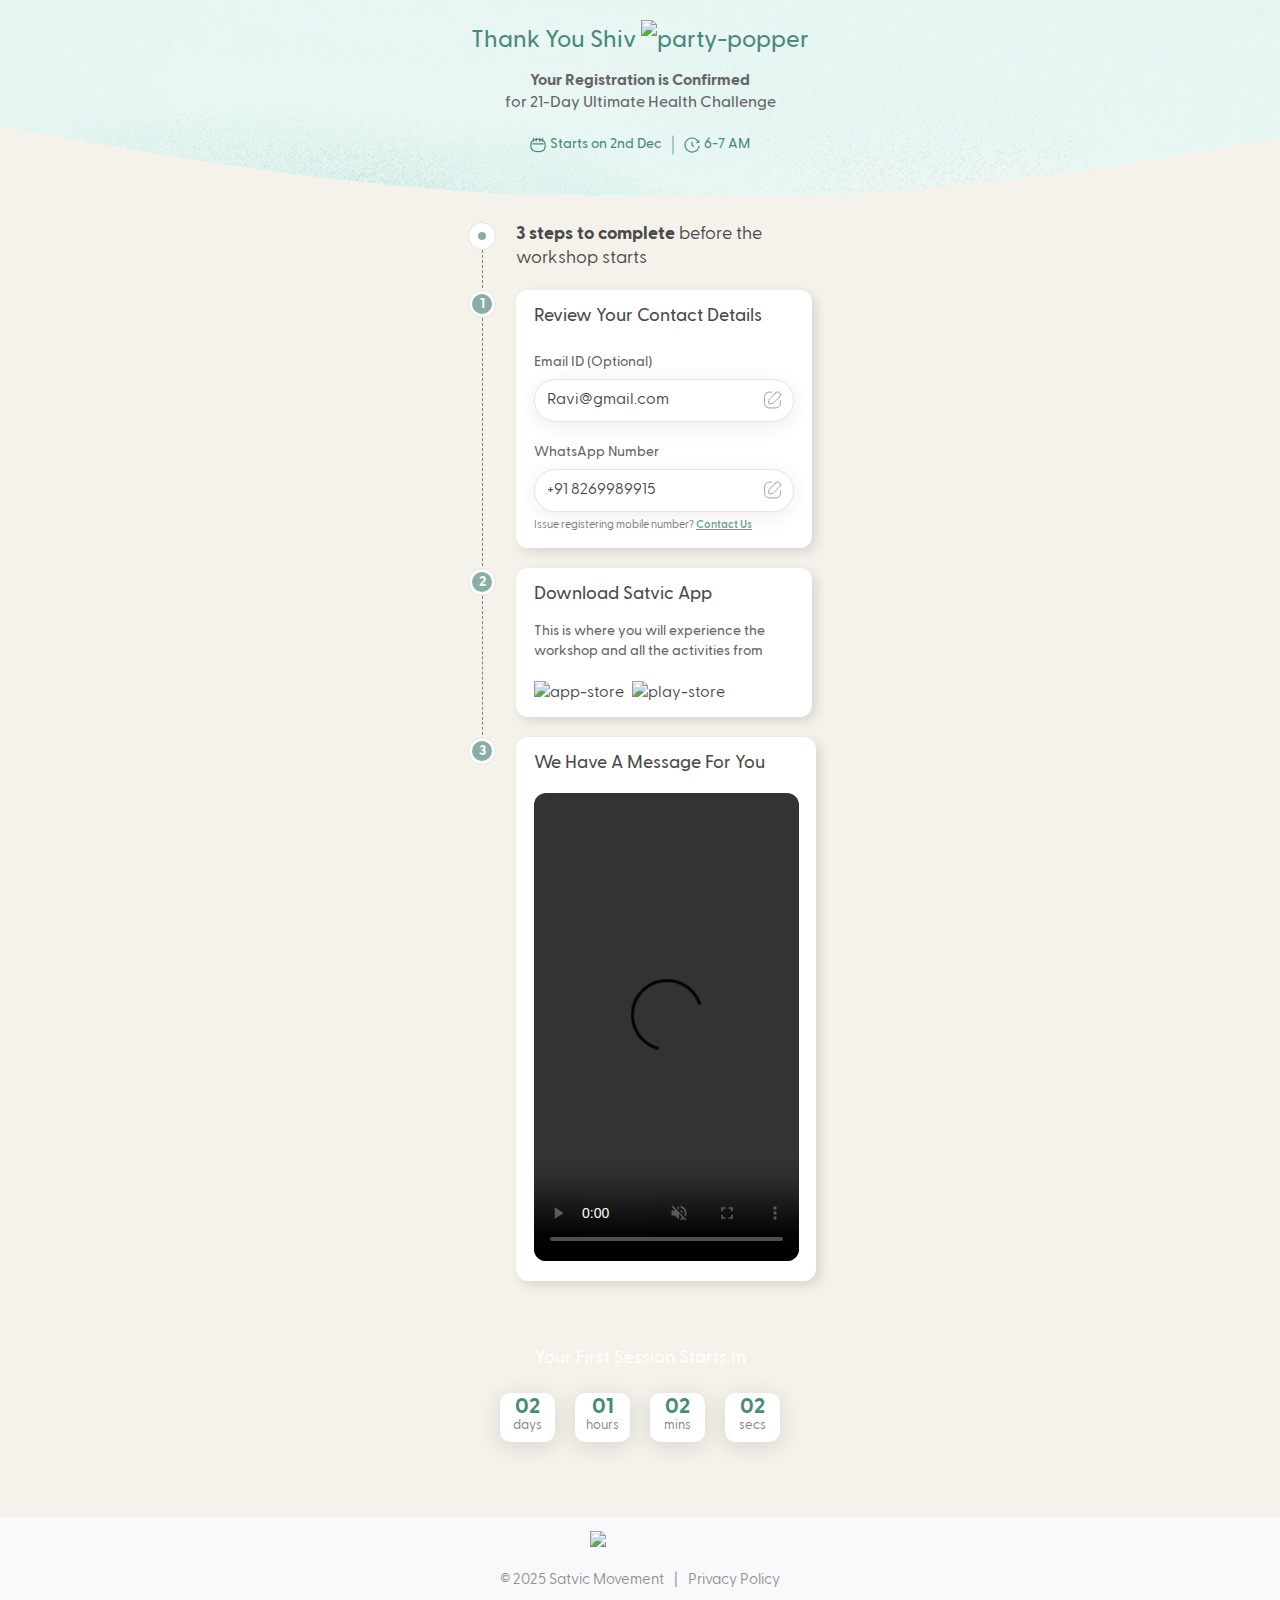
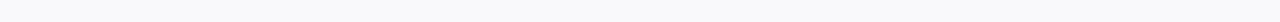
==== thank-you/index.html @ bf634e5d "fixed thank you" ====
<!DOCTYPE html>
<html lang="en">
  <head>
    <meta charset="UTF-8" />
    <meta name="viewport" content="width=device-width, initial-scale=1.0" />
    <title>Workshop Detail</title>
    <link
      href="https://fonts.googleapis.com/css2?family=Greycliff+CF&display=swap"
      rel="stylesheet"
    />
    <link href="../fonts/stylesheet.css" rel="stylesheet" />
    <link rel="stylesheet" href="../styles.css" />
    <link rel="stylesheet" href="../styles-xsm.css" />
    <link rel="stylesheet" href="../styles-sm.css" />
    <link rel="stylesheet" href="../styles-md.css" />
    <link rel="stylesheet" href="../styles-lg.css" />
    <!-- Intl-Tel-Input CSS -->
    <link
      rel="stylesheet"
      href="https://cdn.jsdelivr.net/npm/intl-tel-input@19.5.3/build/css/intlTelInput.css"
    />
  </head>

  <body class="bg-F4F2EB">
    <!-- Hero -->
    <div class="hero-section-ty hero-clip-path-ty bg-F4F2EB">
      <main class="container-class">
        <h3>
          Thank You Shiv
          <img
            style="width: 35px; height: 35px"
            src="https://satvic-new-website.s3.ap-south-1.amazonaws.com/images/workshop/thank-you/popper-2.gif"
            alt="party-popper"
          />
        </h3>
        <p>
          <strong>Your Registration is Confirmed</strong><br />
          for 21-Day Ultimate Health Challenge
        </p>
        <div
          class="mt-20 d-flex align-items-center justify-items-center gap-10"
        >
          <div class="d-flex align-items-center justify-items-center gap-1">
            <svg
              xmlns="http://www.w3.org/2000/svg"
              width="16"
              height="16"
              viewBox="0 0 16 16"
              fill="none"
            >
              <g clip-path="url(#clip0_8979_9778)">
                <path
                  d="M3.4153 1.33545V4.21283M6.23584 1.33545V4.21283M9.75871 1.33545V4.21283M12.5793 1.33545V4.21283M2.73549 6.78168H13.2591M7.68326 2.33877C6.13455 2.33877 4.45521 2.51701 3.1091 3.28264C1.37805 4.26996 0.952651 6.30861 0.903129 8.05698C0.851355 9.85563 0.885129 12.1273 2.54414 13.3386C4.02757 14.4197 6.11428 14.6642 7.94662 14.6688C10.7356 14.6688 14.3215 14.1226 14.864 11.0875C15.1949 9.24542 15.366 6.30401 14.2495 4.65391C13.2523 3.18437 11.2489 2.59701 9.49079 2.43246C8.93254 2.38446 8.32031 2.33877 7.68326 2.33877Z"
                  stroke="#49887B"
                  stroke-width="1.2"
                  stroke-linecap="round"
                  stroke-linejoin="round"
                />
              </g>
              <defs>
                <clipPath id="clip0_8979_9778">
                  <rect width="16" height="16" fill="white" />
                </clipPath>
              </defs>
            </svg>
            <span>Starts on 2nd Dec</span>
          </div>
          <svg xmlns="http://www.w3.org/2000/svg" width="2" height="20" viewBox="0 0 2 20" fill="none">
            <path d="M1 1L1 19" stroke="#49887B" stroke-width="0.8" stroke-linecap="round"/>
          </svg>
          <div class="d-flex align-items-center justify-items-center gap-1">
            <svg
              xmlns="http://www.w3.org/2000/svg"
              width="16"
              height="16"
              viewBox="0 0 16 16"
              fill="none"
            >
              <path
                d="M14.5625 5.40247C13.303 2.07848 9.7479 0.310546 6.22228 1.25184C2.46719 2.2544 0.236741 6.09283 1.24043 9.82521C2.24412 13.5576 6.10187 15.7705 9.85696 14.768C12.6451 14.0236 14.5927 11.7158 15 9.04888M14.5625 5.40247L12.8664 5.63472M14.5625 5.40247L15 3.64697"
                stroke="#49887B"
                stroke-width="1.2"
                stroke-linecap="round"
                stroke-linejoin="round"
              />
              <path
                d="M8 5.21045V8.0102L9.4 9.41007"
                stroke="#49887B"
                stroke-width="1.2"
                stroke-linecap="round"
                stroke-linejoin="round"
              />
            </svg>
            <span>6-7 AM</span>
          </div>
        </div>
      </main>
    </div>
    <!-- Main Section -->
    <div class="container-class-ty">
      <div>
        <div class="step-container">
          <!-- completed -->
          <div class="step completed">
            <div class="v-stepper">
              <div class="circle"><span class="dot"></span></div>
              <div class="line"></div>
            </div>

            <div class="step-content">
              <p>
                <strong>3 steps to complete</strong> before the<br />
                workshop starts
              </p>
            </div>
          </div>

          <!-- active -->
          <div class="step active">
            <div class="v-stepper">
              <div class="circle"><div class="number">1</div></div>
              <div class="line"></div>
            </div>
            <div class="step-content">
              <!-- Step 1: Review Contact Details -->
              <div id="step1" class="ty-card ty-review-card">
                <h3>Review Your Contact Details</h3>
                <div class="ty-form-group-parent">
                  <label>Email ID (Optional)</label>
                  <div class="ty-form-group">
                    <input
                      type="email"
                      id="currentEmail"
                      value="Ravi@gmail.com"
                  
                    />
                    <svg
                      onclick="goToEdit()"
                      xmlns="http://www.w3.org/2000/svg"
                      width="19"
                      height="19"
                      viewBox="0 0 19 19"
                      fill="none"
                    >
                      <path
                        d="M8.70898 1.58325H7.12565C3.16732 1.58325 1.58398 3.16659 1.58398 7.12492V11.8749C1.58398 15.8333 3.16732 17.4166 7.12565 17.4166H11.8757C15.834 17.4166 17.4173 15.8333 17.4173 11.8749V10.2916"
                        stroke="#666666"
                        stroke-opacity="0.6"
                        stroke-linecap="round"
                        stroke-linejoin="round"
                      />
                      <path
                        d="M12.698 2.39067L6.45966 8.629C6.22216 8.8665 5.98466 9.33358 5.93716 9.674L5.59674 12.0569C5.47008 12.9198 6.07966 13.5215 6.94258 13.4028L9.32549 13.0623C9.65799 13.0148 10.1251 12.7773 10.3705 12.5398L16.6088 6.3015C17.6855 5.22483 18.1922 3.974 16.6088 2.39067C15.0255 0.807334 13.7747 1.314 12.698 2.39067Z"
                        stroke="#666666"
                        stroke-opacity="0.6"
                        stroke-miterlimit="10"
                        stroke-linecap="round"
                        stroke-linejoin="round"
                      />
                    </svg>
                  </div>
                </div>

                <div class="ty-form-group-parent">
                  <label>WhatsApp Number</label>
                  <div class="ty-form-group">
                    <input
                      type="tel"
                      id="phone"
                      name="phone"
                      value="+91 8269989915"
                   
                    />
                    <svg
                      style="cursor: pointer"
                      onclick="goToEditNumber()"
                      xmlns="http://www.w3.org/2000/svg"
                      width="19"
                      height="19"
                      viewBox="0 0 19 19"
                      fill="none"
                    >
                      <path
                        d="M8.70898 1.58325H7.12565C3.16732 1.58325 1.58398 3.16659 1.58398 7.12492V11.8749C1.58398 15.8333 3.16732 17.4166 7.12565 17.4166H11.8757C15.834 17.4166 17.4173 15.8333 17.4173 11.8749V10.2916"
                        stroke="#666666"
                        stroke-opacity="0.6"
                        stroke-linecap="round"
                        stroke-linejoin="round"
                      />
                      <path
                        d="M12.698 2.39067L6.45966 8.629C6.22216 8.8665 5.98466 9.33358 5.93716 9.674L5.59674 12.0569C5.47008 12.9198 6.07966 13.5215 6.94258 13.4028L9.32549 13.0623C9.65799 13.0148 10.1251 12.7773 10.3705 12.5398L16.6088 6.3015C17.6855 5.22483 18.1922 3.974 16.6088 2.39067C15.0255 0.807334 13.7747 1.314 12.698 2.39067Z"
                        stroke="#666666"
                        stroke-opacity="0.6"
                        stroke-miterlimit="10"
                        stroke-linecap="round"
                        stroke-linejoin="round"
                      />
                    </svg>
                  </div>
                </div>

                <span
                  >Issue registering mobile number?
                  <a
                    target="_blank"
                    href="https://api.whatsapp.com/send/?phone=917499014868&text&type=phone_number&app_absent=0"
                    >Contact Us</a
                  ></span
                >
              </div>

              <!-- Step 2: Edit Email -->
              <div id="step2" class="ty-card" style="display: none">
                <h3>New Email</h3>
                <div class="ty-form-group">
                  <label>Email ID</label>
                  <input
                    type="email"
                    id="newEmail"
                    placeholder="Enter new email"
                  />
                </div>
                <button class="ty-form-button" onclick="updateEmail()">
                  <div class="ty-form-button-text">Update Email</div>
                  <img
                    style="width: 14px"
                    width="14"
                    height="0"
                    src="https://satvic-new-website.s3.ap-south-1.amazonaws.com/icons/home/arrow.svg"
                  />
                </button>
                <button class="ty-back-button" onclick="goBack()">
                  <svg
                    width="27"
                    height="27"
                    viewBox="0 0 27 27"
                    fill="none"
                    xmlns="http://www.w3.org/2000/svg"
                  >
                    <circle
                      cx="13.5"
                      cy="13.5"
                      r="12.75"
                      stroke="#AA7D68"
                      stroke-width="1.5"
                    />
                    <path
                      d="M19.8633 14.2502C20.2775 14.2502 20.6133 13.9144 20.6133 13.5002C20.6133 13.086 20.2775 12.7502 19.8633 12.7502V14.2502ZM6.60503 12.9699C6.31214 13.2627 6.31214 13.7376 6.60503 14.0305L11.378 18.8035C11.6709 19.0964 12.1458 19.0964 12.4387 18.8035C12.7316 18.5106 12.7316 18.0357 12.4387 17.7428L8.19602 13.5002L12.4387 9.25754C12.7316 8.96465 12.7316 8.48978 12.4387 8.19688C12.1458 7.90399 11.6709 7.90399 11.378 8.19688L6.60503 12.9699ZM19.8633 12.7502L7.13536 12.7502V14.2502L19.8633 14.2502V12.7502Z"
                      fill="#AA7D68"
                    />
                  </svg>
                </button>
              </div>

              <!-- Step 3: Verify Email -->
              <div id="step3" class="ty-card" style="display: none">
                <h3>
                  We have sent a code to
                  <div id="displayEmail">example@gmail.com</div>
                </h3>
                <div class="ty-form-group">
                  <input type="text" id="otp" placeholder="Enter OTP" />
                </div>
                <button class="ty-form-button" onclick="verifyOtp()">
                  <div class="ty-form-button-text">Verify Account</div>
                  <img
                    style="width: 14px"
                    width="14"
                    height="0"
                    src="https://satvic-new-website.s3.ap-south-1.amazonaws.com/icons/home/arrow.svg"
                  />
                </button>
                <button class="ty-back-button" onclick="goBack()">
                  <svg
                    width="27"
                    height="27"
                    viewBox="0 0 27 27"
                    fill="none"
                    xmlns="http://www.w3.org/2000/svg"
                  >
                    <circle
                      cx="13.5"
                      cy="13.5"
                      r="12.75"
                      stroke="#AA7D68"
                      stroke-width="1.5"
                    />
                    <path
                      d="M19.8633 14.2502C20.2775 14.2502 20.6133 13.9144 20.6133 13.5002C20.6133 13.086 20.2775 12.7502 19.8633 12.7502V14.2502ZM6.60503 12.9699C6.31214 13.2627 6.31214 13.7376 6.60503 14.0305L11.378 18.8035C11.6709 19.0964 12.1458 19.0964 12.4387 18.8035C12.7316 18.5106 12.7316 18.0357 12.4387 17.7428L8.19602 13.5002L12.4387 9.25754C12.7316 8.96465 12.7316 8.48978 12.4387 8.19688C12.1458 7.90399 11.6709 7.90399 11.378 8.19688L6.60503 12.9699ZM19.8633 12.7502L7.13536 12.7502V14.2502L19.8633 14.2502V12.7502Z"
                      fill="#AA7D68"
                    />
                  </svg>
                </button>
              </div>
            </div>
          </div>

          <!-- active -->
          <div class="step active">
            <div class="v-stepper">
              <div class="circle"><div class="number">2</div></div>
              <div class="line"></div>
            </div>

            <div class="step-content">
              <div class="ty-card">
                <h3>Download Satvic App</h3>
                <p>
                  This is where you will experience the workshop and all the
                  activities from
                </p>
                <div class="ty-store-icons">
                  <a
                    target="_blank"
                    href="https://apps.apple.com/in/app/satvic-app/id6450008773"
                  >
                    <img
                      style="width: 128px; height: 41px"
                      src="https://satvic-new-website.s3.ap-south-1.amazonaws.com/images/workshop/thank-you/app-store.svg"
                      alt="app-store"
                    />
                  </a>
                  <a
                    target="_blank"
                    href="https://play.google.com/store/apps/details?id=com.satvic.movement&hl=en_IN"
                  >
                    <img
                      style="width: 128px; height: 41px"
                      src="https://satvic-new-website.s3.ap-south-1.amazonaws.com/images/workshop/thank-you/play-store.svg"
                      alt="play-store"
                    />
                  </a>
                </div>
              </div>
            </div>
          </div>

          <!-- regular -->
          <div class="step active">
            <div class="v-stepper">
              <div class="circle"><div class="number">3</div></div>
              <div class="line"></div>
            </div>

            <div class="step-content">
              <div class="ty-card">
                <h3>We Have A Message For You</h3>
                <video
                  autoplay
                  loop
                  muted
                  class="ty-video"
                  src="https://satvic-new-website.s3.ap-south-1.amazonaws.com/videos/thank-you.mp4"
                  controls
                >
                  Your browser does not support the video tag.
                </video>
              </div>
            </div>
          </div>
        </div>
      </div>
      <div class="ty-session-counter">
        <h4>Your First Session Starts In</h4>
        <div class="ty-counter-card-container">
          <div class="ty-counter-card">
            <h6 id="days">02</h6>
            <p>days</p>
          </div>
          <div class="ty-counter-card">
            <h6 id="hours">01</h6>
            <p>hours</p>
          </div>
          <div class="ty-counter-card">
            <h6 id="mins">02</h6>
            <p>mins</p>
          </div>
          <div class="ty-counter-card">
            <h6 id="secs">02</h6>
            <p>secs</p>
          </div>
        </div>
      </div>
    </div>
    <!-- Footer -->
    <footer class="footer-bottom-ty">
      <div class="container-class footer-data-ty">
        <img
          class="logo-footer-ty"
          src="https://satvic-new-website.s3.ap-south-1.amazonaws.com/images/workshop/detail/sm-footer-logo.svg"
        />
        <div class="ty-footer-ul">
          <span>&copy; 2025 Satvic Movement </span> <span>|</span>
          <a
            class="privacy-policy"
            target="_blank"
            href="https://satvicmovement.org/privacy-policy"
            >Privacy Policy</a
          >
        </div>
      </div>
    </footer>
  </body>
  <!-- Intl-Tel-Input JavaScript -->
  <script src="https://cdn.jsdelivr.net/npm/intl-tel-input@19.5.3/build/js/intlTelInput.min.js"></script>
  <!-- Countdown timer -->
  <script>
    function startCountdown(targetDate) {
      // Target date and time
      const targetTime = new Date(targetDate).getTime();

      // Update the countdown every 1 second
      const interval = setInterval(function () {
        const now = new Date().getTime();
        const timeRemaining = targetTime - now;

        if (timeRemaining <= 0) {
          clearInterval(interval); // Stop the countdown once the time is reached
          document.getElementById("days").innerText = "00";
          document.getElementById("hours").innerText = "00";
          document.getElementById("mins").innerText = "00";
          document.getElementById("secs").innerText = "00";
          return;
        }

        // Calculate days, hours, minutes, and seconds
        const days = Math.floor(timeRemaining / (1000 * 60 * 60 * 24));
        const hours = Math.floor(
          (timeRemaining % (1000 * 60 * 60 * 24)) / (1000 * 60 * 60)
        );
        const minutes = Math.floor(
          (timeRemaining % (1000 * 60 * 60)) / (1000 * 60)
        );
        const seconds = Math.floor((timeRemaining % (1000 * 60)) / 1000);

        // Update the HTML elements
        updateElementWithAnimation("days", days);
        updateElementWithAnimation("hours", hours);
        updateElementWithAnimation("mins", minutes);
        updateElementWithAnimation("secs", seconds);
      }, 1000);
    }

    function formatTime(unit) {
      return unit < 10 ? "0" + unit : unit;
    }

    // Function to update element and apply animation
    function updateElementWithAnimation(elementId, newValue) {
      const element = document.getElementById(elementId);
      element.innerText = formatTime(newValue);

      // Add animation class
      element.classList.add("slide-up");

      // Remove the animation class after it's done
      setTimeout(function () {
        element.classList.remove("slide-up");
      }, 500); // 500ms matches the animation duration
    }

    // Example usage: Start the countdown for a given date
    startCountdown("February 20, 2025 12:00:00"); // Replace with your target date and time
  </script>
  <!-- Form -->
  <script>
    function goToEdit() {
      document.getElementById("step1").style.display = "none";
      document.getElementById("step2").style.display = "block";
    }
    function goToEditNumber() {
      const phoneField = document.getElementById("phone");
      phoneField.disabled = false;
      phoneField.focus();
    }

    function updateEmail() {
      let newEmail = document.getElementById("newEmail").value;
      if (newEmail) {
        document.getElementById("displayEmail").textContent = newEmail;
        document.getElementById("step2").style.display = "none";
        document.getElementById("step3").style.display = "block";
      } else {
        alert("Please enter a valid email.");
      }
    }

    function verifyOtp() {
      let otp = document.getElementById("otp").value;
      if (otp.length === 4) {
        document.getElementById("currentEmail").value =
          document.getElementById("displayEmail").textContent;
        goBack();
      } else {
        alert("Enter a valid 4-digit OTP.");
      }
    }

    function goBack() {
      document.getElementById("step1").style.display = "block";
      document.getElementById("step2").style.display = "none";
      document.getElementById("step3").style.display = "none";
    }
  </script>
</html>

<!-- <div>
  <p>
    <strong>3 Steps to complete</strong> before the<br />
    workshop starts
  </p>
  <form class="ty-card ty-review-card">
    <h3>Review Your Contact Details</h3>
    <div class="ty-form-group-parent">
      <label for="email">Email ID (Optional)</label>
      <div class="ty-form-group">
        <input type="email" name="email" id="" placeholder="Ravi@gmail.com" />
        <svg
          xmlns="http://www.w3.org/2000/svg"
          width="19"
          height="19"
          viewBox="0 0 19 19"
          fill="none"
        >
          <path
            d="M8.70898 1.58325H7.12565C3.16732 1.58325 1.58398 3.16659 1.58398 7.12492V11.8749C1.58398 15.8333 3.16732 17.4166 7.12565 17.4166H11.8757C15.834 17.4166 17.4173 15.8333 17.4173 11.8749V10.2916"
            stroke="#666666"
            stroke-opacity="0.6"
            stroke-linecap="round"
            stroke-linejoin="round"
          />
          <path
            d="M12.698 2.39067L6.45966 8.629C6.22216 8.8665 5.98466 9.33358 5.93716 9.674L5.59674 12.0569C5.47008 12.9198 6.07966 13.5215 6.94258 13.4028L9.32549 13.0623C9.65799 13.0148 10.1251 12.7773 10.3705 12.5398L16.6088 6.3015C17.6855 5.22483 18.1922 3.974 16.6088 2.39067C15.0255 0.807334 13.7747 1.314 12.698 2.39067Z"
            stroke="#666666"
            stroke-opacity="0.6"
            stroke-miterlimit="10"
            stroke-linecap="round"
            stroke-linejoin="round"
          />
          <path
            d="M11.8047 3.2854C12.3351 5.17748 13.8155 6.6579 15.7155 7.19623"
            stroke="#666666"
            stroke-opacity="0.6"
            stroke-miterlimit="10"
            stroke-linecap="round"
            stroke-linejoin="round"
          />
        </svg>
      </div>
    </div>
  
    <div class="ty-form-group-parent">
      <label for="email">Whatsapp Number</label>
      <div class="ty-form-group">
        <div class="phone-input">
          <input
            type="tel"
            id="phone"
            name="phone"
            placeholder="WhatsApp Number*"
            required
          />
        </div>
        <svg
          xmlns="http://www.w3.org/2000/svg"
          width="19"
          height="19"
          viewBox="0 0 19 19"
          fill="none"
        >
          <path
            d="M8.70898 1.58325H7.12565C3.16732 1.58325 1.58398 3.16659 1.58398 7.12492V11.8749C1.58398 15.8333 3.16732 17.4166 7.12565 17.4166H11.8757C15.834 17.4166 17.4173 15.8333 17.4173 11.8749V10.2916"
            stroke="#666666"
            stroke-opacity="0.6"
            stroke-linecap="round"
            stroke-linejoin="round"
          />
          <path
            d="M12.698 2.39067L6.45966 8.629C6.22216 8.8665 5.98466 9.33358 5.93716 9.674L5.59674 12.0569C5.47008 12.9198 6.07966 13.5215 6.94258 13.4028L9.32549 13.0623C9.65799 13.0148 10.1251 12.7773 10.3705 12.5398L16.6088 6.3015C17.6855 5.22483 18.1922 3.974 16.6088 2.39067C15.0255 0.807334 13.7747 1.314 12.698 2.39067Z"
            stroke="#666666"
            stroke-opacity="0.6"
            stroke-miterlimit="10"
            stroke-linecap="round"
            stroke-linejoin="round"
          />
          <path
            d="M11.8047 3.2854C12.3351 5.17748 13.8155 6.6579 15.7155 7.19623"
            stroke="#666666"
            stroke-opacity="0.6"
            stroke-miterlimit="10"
            stroke-linecap="round"
            stroke-linejoin="round"
          />
        </svg>
      </div>
    </div>
    <span
      >Issue registering mobile number ? <a href="http://">Contact Us</a></span
    >
  </form>
  <div class="ty-card">
    <h3>Download Satvic App</h3>
    <p>
      This is where you will experience the workshop and all the activities from
    </p>
  </div>
  <div class="ty-card">
    <h3>We Have A Message For You</h3>
    <video src=""></video>
  </div>
</div> -->
---- fonts/stylesheet.css ----
@font-face {
    font-family: 'Greycliff CF';
    src: url('GreycliffCF-Bold.eot');
    src: local('Greycliff CF Bold'), local('GreycliffCF-Bold'),
        url('GreycliffCF-Bold.eot?#iefix') format('embedded-opentype'),
        url('GreycliffCF-Bold.woff2') format('woff2'),
        url('GreycliffCF-Bold.woff') format('woff'),
        url('GreycliffCF-Bold.ttf') format('truetype');
    font-weight: bold;
    font-style: normal;
}

@font-face {
    font-family: 'Greycliff CF';
    src: url('GreycliffCF-MediumOblique.eot');
    src: local('Greycliff CF Medium Oblique'), local('GreycliffCF-MediumOblique'),
        url('GreycliffCF-MediumOblique.eot?#iefix') format('embedded-opentype'),
        url('GreycliffCF-MediumOblique.woff2') format('woff2'),
        url('GreycliffCF-MediumOblique.woff') format('woff'),
        url('GreycliffCF-MediumOblique.ttf') format('truetype');
    font-weight: 500;
    font-style: italic;
}

@font-face {
    font-family: 'Greycliff CF';
    src: url('GreycliffCF-Light.eot');
    src: local('Greycliff CF Light'), local('GreycliffCF-Light'),
        url('GreycliffCF-Light.eot?#iefix') format('embedded-opentype'),
        url('GreycliffCF-Light.woff2') format('woff2'),
        url('GreycliffCF-Light.woff') format('woff'),
        url('GreycliffCF-Light.ttf') format('truetype');
    font-weight: 300;
    font-style: normal;
}

@font-face {
    font-family: 'Greycliff CF';
    src: url('GreycliffCF-Heavy.eot');
    src: local('Greycliff CF Heavy'), local('GreycliffCF-Heavy'),
        url('GreycliffCF-Heavy.eot?#iefix') format('embedded-opentype'),
        url('GreycliffCF-Heavy.woff2') format('woff2'),
        url('GreycliffCF-Heavy.woff') format('woff'),
        url('GreycliffCF-Heavy.ttf') format('truetype');
    font-weight: 900;
    font-style: normal;
}

@font-face {
    font-family: 'Greycliff CF';
    src: url('GreycliffCF-ExtraLightOblique.eot');
    src: local('Greycliff CF Extra Light Oblique'), local('GreycliffCF-ExtraLightOblique'),
        url('GreycliffCF-ExtraLightOblique.eot?#iefix') format('embedded-opentype'),
        url('GreycliffCF-ExtraLightOblique.woff2') format('woff2'),
        url('GreycliffCF-ExtraLightOblique.woff') format('woff'),
        url('GreycliffCF-ExtraLightOblique.ttf') format('truetype');
    font-weight: 200;
    font-style: italic;
}

@font-face {
    font-family: 'Greycliff CF';
    src: url('GreycliffCF-ExtraBoldOblique.eot');
    src: local('Greycliff CF Extra Bold Oblique'), local('GreycliffCF-ExtraBoldOblique'),
        url('GreycliffCF-ExtraBoldOblique.eot?#iefix') format('embedded-opentype'),
        url('GreycliffCF-ExtraBoldOblique.woff2') format('woff2'),
        url('GreycliffCF-ExtraBoldOblique.woff') format('woff'),
        url('GreycliffCF-ExtraBoldOblique.ttf') format('truetype');
    font-weight: 800;
    font-style: italic;
}

@font-face {
    font-family: 'Greycliff CF';
    src: url('GreycliffCF-ExtraLight.eot');
    src: local('Greycliff CF Extra Light'), local('GreycliffCF-ExtraLight'),
        url('GreycliffCF-ExtraLight.eot?#iefix') format('embedded-opentype'),
        url('GreycliffCF-ExtraLight.woff2') format('woff2'),
        url('GreycliffCF-ExtraLight.woff') format('woff'),
        url('GreycliffCF-ExtraLight.ttf') format('truetype');
    font-weight: 200;
    font-style: normal;
}

@font-face {
    font-family: 'Greycliff CF';
    src: url('GreycliffCF-ExtraBold.eot');
    src: local('Greycliff CF Extra Bold'), local('GreycliffCF-ExtraBold'),
        url('GreycliffCF-ExtraBold.eot?#iefix') format('embedded-opentype'),
        url('GreycliffCF-ExtraBold.woff2') format('woff2'),
        url('GreycliffCF-ExtraBold.woff') format('woff'),
        url('GreycliffCF-ExtraBold.ttf') format('truetype');
    font-weight: 800;
    font-style: normal;
}

@font-face {
    font-family: 'Greycliff CF';
    src: url('GreycliffCF-BoldOblique.eot');
    src: local('Greycliff CF Bold Oblique'), local('GreycliffCF-BoldOblique'),
        url('GreycliffCF-BoldOblique.eot?#iefix') format('embedded-opentype'),
        url('GreycliffCF-BoldOblique.woff2') format('woff2'),
        url('GreycliffCF-BoldOblique.woff') format('woff'),
        url('GreycliffCF-BoldOblique.ttf') format('truetype');
    font-weight: bold;
    font-style: italic;
}

@font-face {
    font-family: 'Greycliff CF';
    src: url('GreycliffCF-LightOblique.eot');
    src: local('Greycliff CF Light Oblique'), local('GreycliffCF-LightOblique'),
        url('GreycliffCF-LightOblique.eot?#iefix') format('embedded-opentype'),
        url('GreycliffCF-LightOblique.woff2') format('woff2'),
        url('GreycliffCF-LightOblique.woff') format('woff'),
        url('GreycliffCF-LightOblique.ttf') format('truetype');
    font-weight: 300;
    font-style: italic;
}

@font-face {
    font-family: 'Greycliff CF';
    src: url('GreycliffCF-HeavyOblique.eot');
    src: local('Greycliff CF Heavy Oblique'), local('GreycliffCF-HeavyOblique'),
        url('GreycliffCF-HeavyOblique.eot?#iefix') format('embedded-opentype'),
        url('GreycliffCF-HeavyOblique.woff2') format('woff2'),
        url('GreycliffCF-HeavyOblique.woff') format('woff'),
        url('GreycliffCF-HeavyOblique.ttf') format('truetype');
    font-weight: 900;
    font-style: italic;
}

@font-face {
    font-family: 'Greycliff CF';
    src: url('GreycliffCF-DemiBoldOblique.eot');
    src: local('Greycliff CF Demi Bold Oblique'), local('GreycliffCF-DemiBoldOblique'),
        url('GreycliffCF-DemiBoldOblique.eot?#iefix') format('embedded-opentype'),
        url('GreycliffCF-DemiBoldOblique.woff2') format('woff2'),
        url('GreycliffCF-DemiBoldOblique.woff') format('woff'),
        url('GreycliffCF-DemiBoldOblique.ttf') format('truetype');
    font-weight: 600;
    font-style: italic;
}

@font-face {
    font-family: 'Greycliff CF';
    src: url('GreycliffCF-DemiBold.eot');
    src: local('Greycliff CF Demi Bold'), local('GreycliffCF-DemiBold'),
        url('GreycliffCF-DemiBold.eot?#iefix') format('embedded-opentype'),
        url('GreycliffCF-DemiBold.woff2') format('woff2'),
        url('GreycliffCF-DemiBold.woff') format('woff'),
        url('GreycliffCF-DemiBold.ttf') format('truetype');
    font-weight: 600;
    font-style: normal;
}

@font-face {
    font-family: 'Greycliff CF';
    src: url('GreycliffCF-Thin.eot');
    src: local('Greycliff CF Thin'), local('GreycliffCF-Thin'),
        url('GreycliffCF-Thin.eot?#iefix') format('embedded-opentype'),
        url('GreycliffCF-Thin.woff2') format('woff2'),
        url('GreycliffCF-Thin.woff') format('woff'),
        url('GreycliffCF-Thin.ttf') format('truetype');
    font-weight: 100;
    font-style: normal;
}

@font-face {
    font-family: 'Greycliff CF';
    src: url('GreycliffCF-Medium.eot');
    src: local('Greycliff CF Medium'), local('GreycliffCF-Medium'),
        url('GreycliffCF-Medium.eot?#iefix') format('embedded-opentype'),
        url('GreycliffCF-Medium.woff2') format('woff2'),
        url('GreycliffCF-Medium.woff') format('woff'),
        url('GreycliffCF-Medium.ttf') format('truetype');
    font-weight: 500;
    font-style: normal;
}

@font-face {
    font-family: 'Greycliff CF';
    src: url('GreycliffCF-ThinOblique.eot');
    src: local('Greycliff CF Thin Oblique'), local('GreycliffCF-ThinOblique'),
        url('GreycliffCF-ThinOblique.eot?#iefix') format('embedded-opentype'),
        url('GreycliffCF-ThinOblique.woff2') format('woff2'),
        url('GreycliffCF-ThinOblique.woff') format('woff'),
        url('GreycliffCF-ThinOblique.ttf') format('truetype');
    font-weight: 100;
    font-style: italic;
}

@font-face {
    font-family: 'Greycliff CF';
    src: url('GreycliffCF-Regular.eot');
    src: local('Greycliff CF'), local('GreycliffCF-Regular'),
        url('GreycliffCF-Regular.eot?#iefix') format('embedded-opentype'),
        url('GreycliffCF-Regular.woff2') format('woff2'),
        url('GreycliffCF-Regular.woff') format('woff'),
        url('GreycliffCF-Regular.ttf') format('truetype');
    font-weight: normal;
    font-style: normal;
}

@font-face {
    font-family: 'Greycliff CF';
    src: url('GreycliffCF-RegularOblique.eot');
    src: local('Greycliff CF Oblique'), local('GreycliffCF-RegularOblique'),
        url('GreycliffCF-RegularOblique.eot?#iefix') format('embedded-opentype'),
        url('GreycliffCF-RegularOblique.woff2') format('woff2'),
        url('GreycliffCF-RegularOblique.woff') format('woff'),
        url('GreycliffCF-RegularOblique.ttf') format('truetype');
    font-weight: normal;
    font-style: italic;
}
---- styles.css ----
/* @font-face {
  font-family: "GreycliffCF-thin";
  src: url("../fonts/GreycliffCF-Thin.woff") format("woff");
  font-weight: 300;
 
}

@font-face {
  font-family: "GreycliffCF";
  src: url("/fonts/GreycliffCF-Regular.woff") format("woff");
  font-weight: 400;
 
}

@font-face {
  font-family: "GreycliffCF-medium";
  src: url("/fonts/greycliffcf-medium.woff") format("woff");
  font-weight: 500;
 
}
@font-face {
  font-family: "GreycliffCF-semibold";
  src: url("/fonts/greycliffcf-demibold.woff") format("woff");
  font-weight: 600;
 
}
@font-face {
  font-family: "GreycliffCF";
  src: url("/fonts/GreycliffCF-Bold.woff") format("woff");
  font-weight: 500;
 
} */

:root {
  --bg-color: #f4f2eb;
  --white: #ffffff;
}

html {
  scroll-behavior: smooth;
}

/* Reset basic elements */
*,
*::before,
*::after {
  margin: 0;
  padding: 0;
  box-sizing: border-box;
}

/* Remove default font styles */
body {
  margin: 0;
  /* font-family: "GreycliffCF", sans-serif; */
  font-family: "Greycliff CF";
  line-height: normal;
  text-decoration: none;
  color: inherit;
}

/* Remove default list styles */
ul,
ol {
  list-style: none;
}

/* Remove default table styling */
table {
  border-collapse: collapse;
  border-spacing: 0;
}

/* Remove any browser-specific form input styling */
input,
button,
textarea,
select {
  background: none;
  border: none;
  outline: none;
  font-family: inherit;
  font-size: inherit;
  color: inherit;
}

/* Remove default styling for anchors */
a {
  text-decoration: none;
  color: inherit;
}

/* Remove default block margin */
blockquote {
  margin: 0;
}

/* Ensure images are not distorted */
img {
  max-width: 100%;
  height: auto;
}

button,
a {
  cursor: pointer;
}

.hidden {
  display: none;
}

/* Hide default checkbox */
.custom-checkbox {
  appearance: none;
  -webkit-appearance: none;
  -moz-appearance: none;
  width: 16px;
  height: 16px;
  border: 1px solid white;
  border-radius: 4px;
  display: inline-flex;
  align-items: center;
  justify-content: center;
  cursor: pointer;
  transition: all 0.3s ease;
  position: relative;
}

/* Checkbox checked state */
.custom-checkbox:checked {
  background-color: #49887b;
  border-color: white;
}

/* Checkmark */
.custom-checkbox:checked::after {
  content: "✔";
  color: white;
  font-size: 12px;
  font-weight: bold;
  position: absolute;
}

/* Hover effect */
.custom-checkbox:hover {
  border-color: #49887b;
}

/* common css for the Page */
.container-class {
  width: 100%;
  margin: 0 auto;
  width: 100%;
  height: 100%;
  max-width: 1038px;
}
.container-class-ty {
  width: 100%;
  margin: 0 auto;
  width: 100%;
  height: 100%;
  max-width: 344px;
}

.bg-F4F2EB {
  background-color: var(--bg-color);
}

.w-full {
  width: 100%;
}

.width-responsive {
  width: 50%;
}
.relative {
  position: relative;
}
.d-flex {
  display: flex;
}

.flex-responsive {
  flex-direction: row;
}

.flex-wrap {
  flex-wrap: wrap;
}

.justify-between {
  justify-content: space-between;
}

.grid {
  display: grid;
}

.grid-responsive {
  display: grid;
  grid-template-columns: repeat(3, 1fr);
}

.grid-cols-1 {
  grid-template-columns: repeat(1, 1fr);
}

.grid-cols-2 {
  grid-template-columns: repeat(2, 1fr);
}

.grid-cols-3 {
  grid-template-columns: repeat(3, 1fr);
}

.grid-cols-4 {
  grid-template-columns: repeat(4, 1fr);
}

.grid-cols-5 {
  grid-template-columns: repeat(5, 1fr);
}

.grid-cols-6 {
  grid-template-columns: repeat(6, 1fr);
}

.mb-60 {
  margin-bottom: 60px;
}

.form-gap-responsive {
  gap: 25px;
}
.gap-1 {
  gap: 4px;
}
.gap-10 {
  gap: 10px;
}

.gap-20 {
  gap: 20px;
}

.gap-30 {
  gap: 30px;
}

.align-items-center {
  align-items: center;
}

.justify-items-center {
  justify-content: center;
}

.m-0 {
  margin: 0 !important;
}

.p-0 {
  padding: 0 !important;
}

.mb-20 {
  margin-bottom: 20px;
}

.pt-20 {
  padding-top: 20px !important;
}
.mt-5 {
  margin-top: 5px;
}
.mt-20 {
  margin-top: 20px;
}

.mt-30 {
  margin-top: 30px;
}

.pt-40 {
  padding-top: 40px;
}

.mt-40 {
  margin-top: 45px;
}
.mb-40 {
  margin-bottom: 45px;
}

.mb-0 {
  margin-bottom: 0px !important;
}

.mb-10 {
  margin-bottom: 10px;
}

.border-bottom-0 {
  border-bottom: 0px solid transparent !important;
}

.text-center {
  text-align: center;
}

.text-left {
  text-align: left;
}

.w-100 {
  width: 100%;
}

.width-60 {
  width: 60%;
}

.width-40 {
  width: 40%;
}

/* .d-grid{
  display: grid;
} */

/* Header */

header {
  width: 100%;
  height: 73.5px;
  flex-shrink: 0;
  background: #618780;
}

header > section {
  margin: 0 auto;
  width: 100%;
  height: 100%;
  max-width: 1038px;
}

.logo {
  margin-left: -1.2rem;
}

header > section {
  display: flex;
  justify-content: space-between;
  align-items: center;
}

header > section > nav > ul {
  display: flex;
  align-items: center;
  gap: 32px;
}

header > section > nav > ul > li {
  color: white;
  transition: color 0.3s ease-in-out;
}

header > section > nav > ul > li:hover,
.privacy-policy:hover,
.tandc:hover {
  color: #dbaf64;
  transition: color 0.3s ease-in-out;
}

.contact-us {
  width: 100%;
  max-width: 214px;
  height: 45px;
  display: flex;
  justify-content: center;
  align-items: center;
  flex-shrink: 0;
  border-radius: 96px;
  border: 1px solid #fff;
  background: transparent;
  color: white;
  font-size: 18px;
  font-weight: 500;
  transition: color 0.3s ease-in-out;
}

.contact-us:hover {
  background: #f4f2eb;
  color: #618780;
  transition: color 0.3s ease-in-out;
}

/* Hero Section */
.hero-section {
  /* min-height: 562px; */
  background-image: url("./images/hero-bg.webp");
  background-position: top center;
  padding-top: 56px;
  padding-bottom: 13rem;
  background-repeat: no-repeat;
}

.uhc-mobile {
  display: none;
}

.text-section {
  margin-top: -2rem;
}

.hero-section-ty {
  min-height: 212px;
  padding-top: 20px;
  background-image: url("./images/thank-you/hero-bg.webp");
  background-position: top center;
  background-repeat: no-repeat;
  display: flex;
  align-items: start;
}

.hero-section-ty > main > h3 {
  color: #49887b;
  text-align: center;
  font-size: 24px;
  font-weight: 500;
  line-height: 40px; /* 166.667% */
}
.hero-section-ty > main > p {
  margin-top: 10px;
  color: #666;
  text-align: center;
  font-size: 16px;
  font-weight: 500;
  line-height: 22px;
}
.hero-section-ty > main > div > div > span {
  color: #49887b;
  font-size: 14px;
  font-weight: 500;
  line-height: 21px; /* 150% */
}
.hero-clip-path {
  clip-path: ellipse(105% 50% at 52% 42%);
}
.hero-clip-path-ty {
  clip-path: ellipse(105% 50% at 52% 42%);
}

.hero-content {
  display: flex;
  justify-content: space-between;
}

.text-section .video-section {
  width: 50%;
}

.hero-content > .text-section > div > span {
  color: #49887b;
  font-family: "Greycliff CF";
  font-size: 22px;

  font-weight: 700;
  line-height: 40px;
}

.hero-content > .text-section > div > h4 {
  margin-top: 6px;
  color: #49887b;
  font-family: "Greycliff CF";
  font-size: 42px;

  font-weight: 400;
  line-height: 43px;
}

.hero-content > .text-section > div > p {
  margin-top: 13px;
  color: #666;
  text-align: center;
  font-family: "Greycliff CF";
  font-size: 18px;

  font-weight: 500;
  line-height: 24px;
}

.register-now,
.sidebar-register-now,
.habit-register-now,
.pay-now,
.scholarship-register-now,
.ty-form-button {
  display: flex;
  justify-content: center;
  align-items: center;
  border-radius: 23px;
  transition: all 0.3s ease-in-out;
  cursor: pointer;
  white-space: nowrap;
}

.register-now {
  background: linear-gradient(92deg, #91b7af -6.15%, #618780 114.84%);
  color: #fff;
  margin-top: 17px;
  width: 336.37px;
  height: 49.267px;
  padding: 14px 119px;
  font-weight: 500;
  gap: 4px;
}

.sidebar-register-now {
  background: linear-gradient(92deg, #91b7af -6.15%, #618780 114.84%);
  color: #fff;
  margin: 21px 0;
  height: 40px;
  padding: 0 1.75rem;
  border-radius: 30px;
}

.habit-register-now {
  background: linear-gradient(92deg, #91b7af -6.15%, #618780 114.84%);
  color: #fff;
  width: 100%;
  max-width: 188px;
  height: 44px;
  padding: 14px 59px;
  font-weight: 500;
  gap: 10px;
}

.pay-now {
  max-width: 188px;
  height: 46px;
  width: 100%;
  /* padding: 9px 56px; */
  background: #ffc76a;
  color: #418b78;
  font-size: 18px;
  font-weight: bold;
}
.scholarship-register-now {
  font-size: 18px;
  font-weight: 500;
  color: white;
  max-width: 100%;
  width: 100%;
  height: 46px;
  border-radius: 42px;
  background: linear-gradient(90deg, #8ab0a8 0%, #6c918a 100%);
}

.ty-form-button {
  margin-top: 22px;
  font-size: 16px;
  font-weight: 500;
  max-width: 100%;
  width: 100%;
  height: 46px;
  background: linear-gradient(90deg, #8ab0a8 0%, #6c918a 100%);
  color: white !important;
}

.register-now:hover,
.sidebar-register-now:hover,
.habit-register-now:hover,
.scholarship-register-now:hover,
.ty-form-button:hover {
  background: linear-gradient(92deg, #84aba3 -6.15%, #567872 114.84%);
}

.pay-now:hover {
  background: #f3ab34;
}

.register-text,
.sidebar-register-text,
.habit-register-text,
.pay-now-text,
.scholarship-register-now-text,
.ty-form-button-text {
  display: inline-block;
  transition: transform 0.3s ease-in-out;
}

.register-now .register-text,
.sidebar-register-now .sidebar-register-text,
.habit-register-now .habit-register-text,
.pay-now .pay-now-text,
.scholarship-register-now .scholarship-register-now-text,
.ty-form-button .ty-form-button-text {
  transform: translateX(8px);
}

.register-now:hover .register-text,
.sidebar-register-now:hover .sidebar-register-text,
.habit-register-now:hover .habit-register-text,
.pay-now:hover .pay-now-text,
.scholarship-register-now:hover .scholarship-register-now-text,
.ty-form-button:hover .ty-form-button-text {
  transform: translateX(-8px);
}

.register-now > img,
.sidebar-register-now > img,
.habit-register-now > img,
.pay-now > svg,
.scholarship-register-now > img,
.ty-form-button > img {
  opacity: 0;
  transition: opacity 0.3s ease-in-out, transform 0.3s ease-in-out;
}

.register-now:hover > img,
.sidebar-register-now:hover > img,
.habit-register-now:hover > img,
.pay-now:hover > svg,
.scholarship-register-now:hover > img,
.ty-form-button:hover > img {
  opacity: 1;
}

.people-joined {
  margin-top: 10px;
  display: flex;
  align-items: center;
  gap: 5px;
  color: #c18a6f;
  font-size: 16px;
  font-weight: 500;
}
.people-joined img {
  height: 20px;
  width: 55px;
}
.video-section {
  position: relative;
  width: 529px;
  height: 297px;
  border-radius: 13px;
  overflow: hidden;
}

 /* Once the video is playing, hide the play button until hover */
 .video-button.playing {
  display: none;
}

/* Show play button on hover */
.video-section:hover > .video-button {
  display: block;
}

.workshop-details {
  padding-bottom: 45px;
}

/* Workshop Iconbox */
/* Workshop Iconbox */
.workshop-iconbox {
  margin-top: -10rem;
  display: flex;
  overflow: hidden;
  gap: 10px;
}

.ws-iconbox {
  width: 100%;
  height: 160px;
  max-width: 188px;
  display: flex;
  flex-direction: column;
  align-items: center;
  justify-content: flex-start;
  text-align: center;
  border-radius: 12px;
  /* border: 1px solid #fff; */
  background: #fff;
  backdrop-filter: blur(8.5px);
  transition: all 0.3s ease-in;
  position: relative;
  overflow: hidden;
}

.ws-iconbox-picture {
  border-radius: 0px;
}

.ws-iconbox:nth-child(3) {
  max-width: 242.427px;
}

.ws-iconbox:hover {
  box-shadow: 4px 4px 12px #00000012;
}

.ws-iconbox .image-box picture {
  transition: all 0.3s ease-in;
}

.ws-iconbox:hover .image-box picture {
  scale: 1.1;
  transition: all 0.3s ease-in;
}

.ws-iconbox-text > h4 {
  color: #44557c;
  text-align: center;
  font-size: 18px;
  font-weight: 600;
  line-height: 22px;
  margin-bottom: 8px;
}

.ws-iconbox-text > p {
  color: #49887b;
  font-size: 18px;
  font-weight: 500;
  line-height: 21px;
  margin-bottom: 5px;
}

/* Flip Card Styles */
.flip-card {
  width: 100%;
  height: 100%;
  perspective: 1000px; /* 3D effect */
}

.flip-card-inner {
  position: relative;
  width: 100%;
  height: 100%;
  transform-style: preserve-3d; /* Enable 3D effect */
  transition: transform 0.6s; /* Flip transition */
}

.flip-card-front,
.flip-card-back {
  position: absolute;
  width: 100%;
  height: 100%;
  backface-visibility: hidden; /* Hide back side when flipped */
}

.flip-card-front {
  padding: 20px;
  display: flex;
  flex-direction: column;
  justify-content: flex-start;
  align-items: center;
}

.flip-card-back {
  background: #65a899;
  display: flex;
  justify-content: center;
  align-items: center;
  color: white;
  transform: rotateY(180deg); /* Initially hidden at the back */
  padding: 20px;
  border-radius: 12px;
}
.flip-card-inner.flipped {
  transform: rotateY(180deg); /* Flip when clicked */
}

.flip-card-inner.unflipped {
  transform: rotateY(0deg);
}

/* Media query for devices up to 1024px */
@media (max-width: 1024px) {
  .ws-iconbox {
    cursor: pointer; /* Make it clear that it's clickable */
  }
}

.icon-list {
  height: 36px;
}

.first-col {
  width: 70%;
}

.pre-requisite-div {
  margin-top: 45px;
  width: 100%;
  background-color: var(--white);
  padding: 30px;
  border-radius: 10px;
  margin-bottom: 45px;
  transition: all 0.3s ease-in;
}

.pre-requisite-div:hover {
  box-shadow: 8px 8px 12px #00000012;
  transition: all 0.3s ease-in;
}

.pre-requisite-div h4 {
  font-size: 32px;
  line-height: 35px;
  margin-bottom: 20px;
  font-weight: 700;
  color: #4a4a4a;
}

.pre-requisite-div ol {
  padding-left: 15px;
  list-style-type: decimal;
}

.pre-requisite-div li {
  color: #666666;
  font-size: 16px;
  font-weight: 500;
  line-height: 24px;
  margin-bottom: 10px;
}

.divider {
  background-color: #c8c8c8;
  /* border-top: 1px solid #c8c8c8; */
}

.whats-include-heading {
  font-size: 32px;
  line-height: 40px;
  color: #4a4a4a;
  text-align: center;
  margin-bottom: 22px;
}

.workshop-include-section {
  width: 100%;
  background-color: var(--white);
  padding: 26px;
  border-radius: 10px;
  transition: all 0.3s ease-in;
  margin-bottom: 20px;
}

.workshop-include-section:hover {
  box-shadow: 4px 4px 12px #00000012;
}

.workshop-included-br {
  display: none;
}

.workshop-include-section h5 {
  font-size: 22px;
  line-height: 26px;
  color: #44557c;
  font-weight: 500;
  margin-bottom: 5px;
}

.workshop-include-section p {
  font-size: 16px;
  line-height: 24px;
  color: #666666;
  font-weight: 500;
}

.workshop-include-section-image-parent {
  width: 100%;
  max-width: 165px;
}

.workshop-include-section img {
  width: 100%;
  height: auto;
  transition: all 0.3s ease-in;
}

.workshop-include-section:hover img {
  scale: 1.05;
  transition: all 0.3s ease-in;
}

.benefits {
  width: 100%;
  background-color: var(--white);
  padding: 30px;
  border-radius: 10px;
  transition: all 0.3s ease-in;
  margin-bottom: 20px;
  display: flex;
  flex-direction: column;
  gap: 24px;
}

.benefits:hover {
  box-shadow: 4px 4px 12px #00000012;
}

.benefits-subheading {
  margin-top: 10px;
  font-size: 18px;
  line-height: 24px;
  color: #666666;
}

.benefits-sections {
  text-align: center;
  width: 33.33%;
  margin-bottom: 30px;
}

.benefits-sections > p {
  margin-top: 17px;
  margin-bottom: 4px;
}

.benefit-img {
  min-height: 244px;
  margin-bottom: 20px;
  display: flex;
  align-items: flex-end;
}

.benefits-sections img {
  transition: all 0.3s ease;
  max-height: 244px;
  object-fit: contain;
  object-position: bottom;
}

.benefits-sections p {
  font-size: 16px;
  font-weight: 400;
  line-height: 22px;
  color: #44557c;
}

.benefits-sections:hover img {
  scale: 1.05;
  transition: all 0.3s ease-in;
}

.habits-parent {
  display: flex;
  flex-wrap: wrap;
  gap: 20px;
}

/* .habits-parent > div:nth-child(1) {
  background: rgba(191, 229, 221, 0.9);
}

.habits-parent > div:nth-child(2) {
  background: rgba(191, 229, 221, 0.8);
}

.habits-parent > div:nth-child(3) {
  background: rgba(191, 229, 221, 0.7);
}

.habits-parent > div:nth-child(4) {
  background: rgba(191, 229, 221, 0.6);
}

.habits-parent > div:nth-child(5) {
  background: rgba(191, 229, 221, 0.5);
}

.habits-parent > div:nth-child(6) {
  background: rgba(191, 229, 221, 0.3);
} */

.habit-item {
  width: 100%;
  height: 253px;
  max-width: 222px;
  max-height: 253px;
  text-align: center;
  background-color: white;
  padding: 12px 12px;
  border-radius: 10px;
  transition: all 0.3s ease-in;
  display: flex;
  flex-direction: column;
  gap: 10px;
}

.habit-item:hover {
  box-shadow: 4px 4px 12px 0px #0000001f;
  transition: all 0.3s ease-in;
}

.habit-item img {
  width: 90px;
  transition: all 0.3s ease-in;
}

.habit-item:hover img {
  scale: 1.2;
  transition: all 0.3s ease-in;
}

.habit-heading {
  font-size: 16px;
  font-weight: 500;
  line-height: 19.57px;
  text-align: center;
  text-underline-position: from-font;
  text-decoration-skip-ink: none;
  color: #49887b;
}

.habit-text {
  color: #666666;
  font-size: 16px;
  font-weight: 500;
  line-height: 22px;
  text-align: center;
  text-underline-position: from-font;
  text-decoration-skip-ink: none;
}

.habit-seven {
  max-height: 116px;
  display: flex;
  justify-content: space-between;
  align-items: center;
  background-color: white;
  border-radius: 10px;
  margin-top: 20px;
  padding: 24px;
  transition: all 0.3s ease-in;
}

.habit-seven-img {
  width: 99px;
  height: 95px;
  display: flex;
  justify-content: center;
  align-items: center;
  transition: all 0.3s ease-out;
}

.habit-seven:hover {
  box-shadow: 4px 4px 12px 0px #0000001f;
  transition: all 0.3s ease-in;
}

.habit-seven:hover img {
  scale: 1.2;
  transition: all 0.3s ease-in;
}

.habit-text {
  margin-top: 4px;
  color: #666666;
}
.habit-seven-text .habit-heading {
  text-align: left;
}

.habit-seven-text .habit-text {
  text-align: left;
  padding: 0;
}

.dishes-recipes {
  height: 685px;
  overflow: hidden;
}

/* .dishes-recipes:hover{
  scale: 1.3;
  transition: all 0.3s ease-in;
} */
/* Style for the picture element */
picture {
  display: block;
  width: 100%;
  overflow: hidden;
  border-radius: 10px;
}

/* Style for the images */
img {
  width: 100%;
  transition: transform 0.3s ease;
}

/* Scale the image on hover */
picture:hover img {
  transform: scale(1.025);
}

/* .bg-white-section {
  background-color: white;
  
} */

/* .bg-white-section:before {
  content: "";
  background-image: url(https://satvic-new-website.s3.ap-south-1.amazonaws.com/images/workshop/detail/white_curved_bg.webp);
  width: 100vw;
  position: absolute;
  height: 100%;
  z-index: -1;
  left: -122px;
  overflow: hidden;
  background-color: #fff;
  max-height: 2700px;
} */

/* tab css */

/* .taTabs {
  
} */

.taTabs__navWap {
  list-style: none;
  display: flex;
  font-weight: 500;
  color: #44557c;
  justify-content: center;
}

.taTabs__nav {
  padding: 10px 10px;
  text-align: center;
  cursor: pointer;
  color: #44557c;
  font-size: 22px;
  line-height: 26px;
  font-weight: 600;
}

.taTabs__nav--active {
  color: #49887b;
  text-decoration: underline;
  text-underline-offset: 4px;
}

.taTabs__contentWrap {
  margin-top: 10px;
}

.taTabs__content {
  display: none;
}

.taTabs__content--active {
  display: block;
}

.days-info {
  background-color: #cceae4;
  display: flex;
  flex-direction: column;
  align-items: center;
  justify-content: center;
  gap: 4px;
  width: 150px;
  height: 100px;
  border-radius: 10px;
}

.day {
  color: #49887b;
  font-weight: 500;
  font-size: 22px;
}

.weekday {
  font-weight: 500;
  color: #44557c;
}

.pr-info-title {
  color: #666666;
  font-size: 16px;
  font-weight: 500;
  line-height: 24px;
  text-align: left;
}

.pr-info-details {
  font-size: 16px;
  font-weight: 500;
  line-height: 24px;
  text-align: left;

  color: #44557c;
}

.program-info {
  background-color: white;
  padding: 10px 30px;
  height: 100px;
  margin-left: 12px;
  width: 100%;
  border-radius: 10px;
  display: flex;
  flex-direction: column;
  align-items: start;
  justify-content: center;
}

.testimonial-div {
  width: 100%;
  background-color: var(--white);
  padding: 30px;
  border-radius: 10px;
  transition: all 0.3s ease-in;
  margin-bottom: 20px;
}
.testimonial-heading {
  display: block;
}
.testimonial-heading-mobile {
  display: none;
}

.whats-say-heading {
  color: #4a4a4a;
  margin-bottom: 10px;
  font-size: 32px;
  /* font-weight: 400; */
  line-height: 40.35px;
  text-align: center;
}

.whats-say-subheading {
  color: #666666;
  font-size: 18px;
  font-weight: 500;
  line-height: 24px;
  text-align: center;
  text-underline-position: from-font;
  text-decoration-skip-ink: none;
}

.highlighted-testimonials {
  width: 35%;
}

.highlighted-testimonials-inner {
  background-color: #ecf7f5;
  border-radius: 20px;
  padding-bottom: 40px;
}

.other-testimonials {
  width: 60%;
}

.highlighted-review-div {
  width: 75%;
  margin: 0 auto;
}

.shine-effect {
  position: relative;
  transition: all 0.3s ease-in-out;
  box-shadow: 0 10px 20px rgba(0, 0, 0, 0.2);
  padding-block: 0.5rem;
  padding-inline: 1.25rem;
  background-color: #49887b;
  border-radius: 0 0 10px 10px;
  display: flex;
  align-items: center;
  justify-content: center;
  cursor: pointer;
  color: #fff;
  font-weight: 400;
  outline: none;
  overflow: hidden;
  font-size: 16px;
  white-space: nowrap;
}

.shine-effect:before {
  animation: shine 4s ease-in-out infinite;
}

.shine-effect::before {
  content: "";
  position: absolute;
  width: 100px;
  height: 100%;
  background-image: linear-gradient(
    120deg,
    rgba(255, 255, 255, 0) 30%,
    rgb(255 255 255 / 58%),
    rgba(255, 255, 255, 0) 70%
  );
  top: 0;
  left: -100px;
  opacity: 0.6;
}

@keyframes shine {
  0% {
    left: -100px;
  }

  50% {
    left: 100%;
  }

  100% {
    left: -100px;
  }
}

.highlighted-testimoni {
  margin-top: 40px;
}

.highlighted-testimoni-image {
  width: 90px;
  height: 90px;
  border-radius: 50%;
  margin: 0 auto 20px;
  overflow: hidden;
  transition: scale 0.3s ease;
  &:hover {
    scale: 1.1;
    transition: scale 0.3s ease;
  }
}

/* .highlighted-testimoni-image img {
  border-radius: 50%;
  transition: scale 0.3s ease;
}

.highlighted-testimoni-image:hover img {
  scale: 1.1;
  transition: scale 0.3s ease;
} */

.testimoni-client-name {
  font-size: 22px;
  font-weight: 500;
  line-height: 26.91px;
  text-align: center;
  color: #49887b;
}

.testimoni-client-address {
  font-size: 14px;
  font-weight: 400;
  line-height: 24px;
  text-align: center;
  color: #4a4a4a;
}

.testimoni-text {
  /* width: 60%; */
  font-size: 16px;
  font-weight: 400;
  line-height: 26px;
  /* text-align: center; */
  color: #666666;
  margin: auto;
  padding: 0 18px;
}

.star-rating {
  max-width: 120px;
  /* margin: 15px 0; */
}
.star-rating-highlited {
  margin-top: 11px;
  margin-bottom: 27px;
  width: 100%;
  display: flex;
  justify-content: center;
  align-items: center;
}
.star-rating-highlited > img {
  max-width: 120px;
}
.normal-testimoni-name {
  font-size: 16px;
  font-weight: 600;
  line-height: 24px;
  text-align: left;
  color: #566890;
}

.testimoni-details {
  font-size: 16px;
  font-weight: 400;
  line-height: 24px;
  text-align: left;
  color: #666666;
}

.scholarship-card {
  padding: 28px;
  background: white;
  border-radius: 12px;
  display: flex;
  justify-content: space-between;
  align-items: center;
  gap: 36px;
  &:hover img {
    scale: 1.1;
  }
}

.scholarship-card-content > h4 {
  font-weight: bold;
  font-size: 22px;
  color: #4a4a4a;
}

.scholarship-card-content > p {
  max-width: 365px;
  margin-top: 4px;
  font-size: 16px;
  color: #666666;
}

.scholarship-card-content > button {
  margin-top: 15px;
  font-weight: 500;
  color: #49887b;
  text-decoration: underline;
}

.scholarship-card-image-parent {
  width: 171px;
  height: 123px;
  overflow: hidden;
  border-radius: 12px;
}

.scholarship-card-image-parent > img {
  border-radius: 12px;
  transition: all 0.3s ease-in;
  /* &:hover{
    scale: 1.1;
  } */
}
/* Modal Styling */
.modal {
  display: flex;
  align-items: center;
  justify-content: center;
  position: fixed;
  top: 0;
  left: 0;
  width: 100%;
  height: 100%;
  background: rgba(10, 10, 10, 0.6);
  opacity: 0;
  visibility: hidden;
  transition: opacity 0.3s ease-in-out, visibility 0.3s ease-in-out;
}

/* When modal is open, make it visible */
.modal.show {
  opacity: 1;
  visibility: visible;
}

/* Animate modal content when modal is visible */
.modal.show .modal-content {
  transform: translateY(0); /* Slide in */
  opacity: 1;
}

.modal.hidden {
  display: none;
}

.modal-content {
  background: #f4f2eb;
  padding: 22px;
  border-radius: 24px;
  width: 100%;
  max-width: 600px;
  position: relative;
  box-shadow: 0px 4px 20px 0px rgba(43, 43, 43, 0.08);
  z-index: 500;
  transform: translateY(500px);
  transition: transform 0.3s ease-in-out, opacity 0.3s ease-in-out;
}

.close {
  position: absolute;
  top: 20px;
  right: 22px;
  font-size: 24px;
  cursor: pointer;
}

.modal-content > h2 {
  margin-bottom: 15px;
}

#scholarshipForm {
  display: flex;
  flex-direction: column;
  gap: 20px;
}

#scholarshipForm > p {
  color: #666;
  font-size: 14px;
  font-weight: 400;
}

.scholarshipFormLabel {
  color: #666;
  font-size: 14px;
  font-weight: 400;
}

.scholarshipFormInput {
  overflow: hidden;
  margin-top: 5px;
  width: 100%;
  height: 42px;
  padding: 10.5px 0px 11.5px 18px;
  align-items: center;
  border-radius: 12px;
  background: #fff;
  box-shadow: 0px 4px 20px 0px rgba(43, 43, 43, 0.08);
  &::placeholder {
    color: #a3a3a3;
  }
}

.mobile-input {
  display: flex;
  align-items: center;
  gap: 10px;
}

.scholarship-amount-options {
  display: flex;
  gap: 10px;
  margin-top: 10px;
}

.scholarship-amount-options label {
  width: 100%;
  max-width: 90px;
  height: 42px;
  border-radius: 50px;
  border: 1px solid #666;
  cursor: pointer;
  display: flex;
  align-items: center;
  justify-content: center;
  overflow: hidden;
}

.scholarship-amount-options input {
  display: none;
}

.scholarship-amount-options input:checked + span {
  width: 100%;
  height: 100%;
  background: #418b78;
  color: white;
  font-weight: 500;
  display: flex;
  justify-content: center;
  align-items: center;
}

.scholarship-terms-parent {
  display: flex;
  align-items: center;
  gap: 5px;
  margin-top: 10px;
}
.scholarship-terms {
  font-size: 13px;
  color: #666;
}

.who-is-for {
  width: 100%;
  background-color: var(--white);
  padding: 0px;
  border-radius: 10px;
  transition: all 0.3s ease-in;
  margin-bottom: 20px;
}

.who-is-heading {
  color: #4a4a4a;
  margin-bottom: 10px;
  font-size: 32px;
  line-height: 40.35px;
  text-align: left;
  padding: 30px 30px 0 30px;
}

.who-is-for-div {
  border-bottom: 1px solid #e4e4e4;
  padding: 0 30px 30px;
}

.who-is-for-item {
  width: 50%;
}

.who-is-for-item-img {
  margin-bottom: 10px;
}

.who-is-for-item-img img {
  width: 64px;
  height: 64px;
}

.who-is-for-item-text .heading {
  font-size: 22px;
  font-weight: 500;
  line-height: 26.4px;
  text-align: left;
  color: #49887b;
  margin-bottom: 15px;
}

.who-is-for-item-text .text-details {
  color: #666666;
  font-size: 16px;
  font-weight: 400;
  line-height: 25px;
  text-align: left;
}

.workshop-for-not-all {
  background-color: white;
  border-radius: 12px;
  padding: 40px 28px;
}

.workshop-for-not-all-inner {
  display: grid;
  gap: 20px;
  grid-template-columns: repeat(4, 1fr);
}

.workshop-not-for {
  font-size: 32px;
  line-height: 40.35px;
  letter-spacing: 0.4000000059604645px;
  text-align: left;
  text-underline-position: from-font;
  text-decoration-skip-ink: none;
  color: #4a4a4a;
  margin-bottom: 10px;
}

.not-text {
  color: #d96363;
  text-decoration: underline;
}

.workshop-not-subheading {
  font-size: 18px;
  font-weight: 400;
  line-height: 27px;
  letter-spacing: 0.4000000059604645px;
  text-align: left;
  color: #4a4a4a;
  margin-bottom: 20px;
}

.not-for-items {
  width: 100%;
  max-width: 154px;
  padding: 16px 1px;
  background-color: #f4f2eb;
  border-radius: 12px;
  display: flex;
  flex-direction: column;
  justify-content: center;
  align-items: center;
  transition: all 0.3s ease-in;
}

.not-for-items:hover {
  box-shadow: 0px 0px 14px 0px #00000024;
  transition: all 0.3s ease-in;
}

.not-for-items img {
  width: 64px;
  margin-bottom: 10px;
  transition: all 0.3s ease-in;
}

.not-for-items:hover img {
  scale: 1.1;
  transition: all 0.3s ease-in;
}

.not-for-items-text {
  font-size: 16px;
  font-weight: 500;
  line-height: 19.2px;
  text-align: center;
  text-underline-position: from-font;
  text-decoration-skip-ink: none;
  color: #666666;
}

.subah-images {
  border-radius: 22px;
  transition: all 0.3s ease-in;
}

.subah-image-div {
  height: 100%;
  max-height: 499px;
  overflow: hidden;
  border-radius: 22px;
}
.subah-and-harsh {
  transition: all 0.3s ease-in;
}

.subah-and-harsh:hover {
  scale: 1.05;
}

.subah-images:hover {
  scale: 1.05;
  transition: all 0.3s ease-in;
}

.faq-heading {
  font-size: 32px;
  line-height: 40.35px;
  letter-spacing: 0.4000000059604645px;
  text-align: center;
  margin-bottom: 20px;
  color: #4a4a4a;
}

.sidebar {
  overflow: auto;
  position: sticky;
  top: 5%;
  width: 100%;
  height: 100%;
  max-width: 247px;
  max-height: 373px;
  background-color: #fff;
  padding: 20px;
  border-radius: 10px;
  box-shadow: 0px 5px 10px 0px rgba(0, 0, 0, 0.1);
}
.sidebar-inner h3 {
  font-size: 22px;
  font-weight: 400;
  line-height: 25px;
  text-align: left;
  color: #49887b;
}

.sidebar-hr {
  margin-top: 8px;
  width: 100%;
  max-width: 209px;
  height: 0.5px;
  background: rgba(73, 136, 123, 0.2);
}

.sidbar-data {
  width: 100%;
  margin-top: 14px;
  height: 35px;
  border-radius: 37px;
  background: #ecf7f5;
  display: flex;
  flex-direction: column;
  justify-items: center;
  align-items: center;
}
.sidbar-data > p {
  padding-top: 8px;
  color: #49887b;
  text-align: center;
  font-size: 14px;

  font-weight: 400;
  line-height: normal;
}

.sidebar-ul {
  margin-top: 13px;
  display: flex;
  flex-direction: column;
  gap: 8px;
}

.sidebar-li {
  display: flex;
  align-items: flex-start;
  gap: 6px;
}

.sidebar-li > span {
  color: #44557c;
  font-size: 0.875rem;
  font-weight: 500;
  line-height: 1rem;
}

.sidebar-inner-icon-container {
  width: 16px;
  height: 16px;
  display: flex;
  justify-items: center;
  align-items: center;
}

.main-content {
  width: 100%;
  position: relative;
  display: flex;
  justify-content: space-between;
  gap: 81px;
}

.sidebar {
  width: 25%;
  float: right;
  /* background: #65bdf8; */
  min-height: 373px;
  overflow: hidden;
  /* padding: 45px 15px; */
}

.sidebar.fixed {
  position: fixed;
  top: 0;
}

.content {
  float: left;
  width: 70%;
  /* background: #666c82; */
  height: 100%;
  /* padding: 45px 15px; */
}

.footer {
  width: 100%;
  height: 800px;
  background: #1064a7;
  clear: both;
  padding: 45px 15px;
}

.footer-ul {
  display: flex;
  align-items: center;
  gap: 10px;
  white-space: nowrap;
  color: #666;
}
.ty-footer-ul {
  display: flex;
  align-items: center;
  gap: 10px;
  white-space: nowrap;
  color: #919191;
  font-size: 15px;
}

/* faq code */

.qna {
  --qna-animation-duration: 0.3s;
  /* --qna-border-color: #ccc; */
  /* width: clamp(300px, 50%, 800px); */
  margin: 0px auto;
}

.qna__item {
  margin: -1px 0 0;
  /* border: 1px solid var(--qna-border-color); */
  transition: var(--qna-animation-duration);
  background: #fff;
  margin-bottom: 10px;
  border-radius: 10px;
  padding: 20px 20px 10px;
}

.qna__item:not(.js-details)[open],
.qna__item.is-open {
  --qna-border-color: #777;
  position: relative;
}

.qna__question {
  position: relative;
  padding: 0px 50px 10px 0px;
  list-style: none;
  cursor: pointer;
  user-select: none;
  font-size: 18px;
  font-weight: 500;
  line-height: 27px;
  text-align: left;
  color: #4a4a4a;
}

.qna__question::after {
  content: "";
  position: absolute;
  top: calc(50% - 6px);
  right: 4px;
  width: 12px;
  height: 8px;
  stroke: #4a4a4a;
  background: url("data:image/svg+xml,%3Csvg xmlns='http://www.w3.org/2000/svg' fill='none' viewBox='0 0 12 8'%3E%3Cpath stroke='%234A4A4A' stroke-width='2' d='M1 1l5 5 5-5'/%3E%3C/svg%3E");

  transition: var(--qna-animation-duration);
}

.qna__item:not(.js-details)[open] .qna__question::after,
.qna__item.is-open .qna__question::after {
  transform: rotate(-180deg);
}

.qna__question::-webkit-details-marker {
  display: none;
}

.js-details .qna__answer {
  max-height: 0;
  overflow: hidden;
  animation: slideUp var(--qna-animation-duration);
}

.js-details.is-open .qna__answer {
  max-height: none;
  animation: slideDown var(--qna-animation-duration);
}

.js-details.is-open.is-animating .qna__answer {
  max-height: var(--qna-details-height);
}

.qna__text {
  padding: 10px 0px 20px;
  font-size: 16px;
  font-weight: 400;
  line-height: 27px;
  text-align: left;
  color: #4a4a4a;
  border-top: 1px solid #e4e4e4;
}

@keyframes slideUp {
  0% {
    max-height: var(--qna-details-height);
    opacity: 1;
  }

  100% {
    max-height: 0;
    opacity: 0;
  }
}

@keyframes slideDown {
  0% {
    max-height: 0;
    opacity: 0;
  }

  100% {
    max-height: var(--qna-details-height);
    opacity: 1;
  }
}

.load-more {
  text-align: center;
  font-size: 18px;
  font-weight: 400;
  line-height: 21.6px;
  text-align: center;
  text-decoration: underline;
  color: #49887b;
}

.about-the-host {
  font-size: 32px;
  line-height: 40.35px;
  letter-spacing: 0.4000000059604645px;
  text-align: center;
  color: #4a4a4a;
  margin-bottom: 30px;
}
.host-details {
  background-color: #ffffff;
  border-radius: 10px;
}
.host-details-image {
  transition: all 0.3s ease-in;
  overflow: hidden;
  border-radius: 10px 10px 0 0;
}
.host-details-image img {
  border-radius: 10px 10px 0 0;
  transition: all 0.3s ease-in;
}

.host-details-image:hover img {
  scale: 1.03;
  transition: all 0.3s ease-in;
}

.host-name {
  font-size: 22px;
  font-weight: 600;
  line-height: 28.6px;
  text-align: left;
  color: #4a4a4a;
  margin-bottom: 5px;
  padding: 0 15px;
  margin-top: 15px;
}
.host-details-inner {
  /* background-color: #ffffff; */
  padding: 0 15px;
}

.host-detail-text {
  font-size: 16px;
  font-weight: 400;
  line-height: 24px;
  text-align: left;
  color: #666666;
  margin-bottom: 15px;
}

.read-more-text {
  font-size: 16px;
  font-weight: 500;
  line-height: 24px;
  /* text-align: center; */
  color: #c18a6f;
  padding: 0 15px;
  transition: all 0.3s ease-in-out;
  &:hover {
    color: #90634e;
  }
}
.read-more-text img {
  margin-top: -6px;
  width: 10px;
  &:hover {
    color: #90634e;
  }
}

.wrapper.about-host-div {
  display: flex;
  justify-content: space-between;
}
.about-host-div .card {
  flex: 1;
  /* border: 1px solid lightgray; */
  /* margin: 1rem; */
  /* padding: 1rem; */
  border-radius: 1rem;
  height: 100%;
  padding-bottom: 20px;
}
.about-host-div .description {
  overflow: hidden;
  transition: all 0.5s ease-in-out;
}
.rotate-180 {
  transform: rotate(180deg);
  transition: transform 0.3s ease-in-out;
}
.about-host-div .button {
  /* display: block; */
  /* margin-top: 1rem; */
  /* font-weight: 700; */
  /* color: #007bff; */
  cursor: pointer;
}

.register-box {
  padding: 30px;
  height: 100%;
  max-height: 598px;
  border-radius: 13px;
  background-image: url("https://satvic-new-website.s3.ap-south-1.amazonaws.com/images/workshop/detail/teal-bg.webp");
  background-size: cover;
  background-repeat: no-repeat;
  background-blend-mode: multiply;
  display: flex;
  flex-direction: column;
  align-items: center;
}
.register-now-heading {
  font-size: 32px;
  font-weight: 500;
  line-height: 30px;
  text-align: center;
  color: #ffffff;
  margin-bottom: 10px;
}

.register-form {
  max-width: 500px;
  margin: 0 auto;
  display: flex;
  flex-direction: column;
  align-items: center;

  overflow: hidden;
}

.register-now-text-subheading {
  color: #ffffff;
  display: flex;
  justify-content: center;
  gap: 5px;
  font-size: 16px;
  margin-bottom: 30px;
}

.register-box .form-input::placeholder {
  color: #fff;
  opacity: 1; /* Firefox */
}

.register-box .form-input::-ms-input-placeholder {
  /* Edge 12-18 */
  color: #fff;
}
.form-input {
  width: 100%;
  height: 42px;
  border: 1px solid #fff;
  padding-left: 14px;
  font-size: 16px;
  line-height: 32px;
  border-radius: 44px;
  color: #fff;
}
.form-error {
  visibility: hidden;
  margin-top: 3px;
  color: #ffefa8;
  font-size: 12px;

  font-weight: 400;
  line-height: normal;
}
.form-select {
  width: 100%;
  height: 42px;
  display: flex;
  align-items: center;
  border: 1px solid #fff;

  font-size: 16px;
  line-height: 32px;
  border-radius: 44px;
  color: #fff;
}
.form-select div {
  width: 48px;
  height: 100%;
  border-right: 1px solid #fff;
  display: flex;
  justify-content: center;
  align-items: center;
}
.form-select select {
  width: 100%;
  height: 42px;
  padding: 5px 15px;
  padding-left: 0.5rem;
  margin-right: 0.5rem;
}

.form-select option {
  color: black;
}
.iti {
  width: 100%;
}
.form-info-text {
  color: #fff;
  text-align: center;
  font-size: 16px;

  font-weight: 400;
  line-height: 21px;
}
.radio-group {
  width: 100%;
  display: flex;
  justify-content: center;
  gap: 12px;
  margin-top: 15px;
  margin-bottom: 15px;
}

.radio-group label {
  width: 100%;
  max-width: 90px;
  display: flex;
  justify-content: center;
  align-items: center;
  gap: 5px;
  border-radius: 50px;
  border: 1px solid #fff;
  font-weight: 500;
  color: white;
  overflow: hidden;
  cursor: pointer;
}

.radio-group input {
  display: none;
}

.radio-group input:checked + span,
.radio-group input:hover + span {
  width: 100%;
  display: flex;
  justify-content: center;
  align-items: center;
  background: white;
  color: #418b78;
  padding: 10px;
  border-radius: 6px;
}

.terms {
  display: flex;
  align-items: center;
  gap: 5px;
  font-size: 14px;
  margin-bottom: 15px;
}
.terms a {
  text-decoration: underline;
}
.terms label {
  color: #fff;
  font-family: "Greycliff CF";
  font-size: 16px;

  font-weight: 400;
  line-height: 22px;
}

.register-form > button:hover {
  background: #ffc107;
}

.register-form-bottom {
  /* margin-top: 14px; */
  display: flex;
  flex-direction: column;
  justify-content: center;
  align-items: center;
}

.footer-bottom {
  background-color: #f9f9fb;
  padding: 30px;
  margin-top: 80px;
}
.footer-bottom-ty {
  height: 105px;
  background-color: #f9f9fb;
  padding: 14px;
  margin-top: 40px;
}

.footer-data {
  display: flex;
  flex-direction: column;
  align-items: start;
  gap: 14px;
}
.footer-data-ty {
  display: flex;
  flex-direction: column;
  align-items: center;
  gap: 14px;
}

.footer-data div {
  color: #666666;
}

.logo-footer {
  width: 150px;
  margin-bottom: 10px;
}
.logo-footer-ty {
  width: 101px;
  margin-bottom: 10px;
}
.last-day-register {
  display: none;
}

/* Pagination Styles */
.pagination-container {
  text-align: center;
  margin-top: 40px;
}

.pagination {
  display: flex;
  gap: 8px;
}

.pagination button {
  width: 41.02px;
  height: 42.5px;
  border-radius: 8px;
  background: #f6f6f6;
  color: #919191;
  cursor: pointer;
  &:hover {
    background: #49887b;
    color: white;
  }
}

.pagination button.active {
  background: #49887b;
  color: white;
}

.ty-card {
  /* margin-top: 24px; */
  padding: 12px 18px;
  max-width: 300px;
  border-radius: 12px;
  background: #fff;
  box-shadow: 4px 4px 12px 0px rgba(0, 0, 0, 0.12);
}

.ty-store-icons {
  margin-top: 20px;
  display: flex;
  gap: 8px;
}

.ty-card h3 {
  color: #4a4a4a;
  font-size: 18px;
  font-weight: 500;
  line-height: 165%;
}
.ty-card label {
  color: #666;

  font-size: 14px;

  font-weight: 500;
  line-height: normal;
}
.ty-card p {
  margin-top: 12px;
  color: #666;
  font-size: 14px;
  font-weight: 500;
  line-height: 20px; /* 142.857% */
}
.ty-card span {
  color: #797979;
  font-weight: 500;
  font-size: 11px;

  font-weight: 400;
  line-height: 21px; /* 190.909% */
}
.ty-card span a {
  opacity: 0.8;
  color: #49887b;
  font-size: 11px;
  font-weight: 600;
  line-height: 21px;
  text-decoration-line: underline;
}

.ty-form-group-parent {
  margin-top: 18px;
}

.ty-form-group {
  margin-top: 5px;
  position: relative;
}
.ty-back-button {
  position: absolute;
  top: 10px;
  right: 10px;
}
.ty-form-group input {
  padding-left: 12px;
  padding-right: 32px;
  width: 100%;
  height: 43px;
  border-radius: 30px;
  border: 1.5px solid #e4e4e4;
  background: #fff;
  box-shadow: 0px 4px 20px 0px rgba(43, 43, 43, 0.08);
}
.ty-form-group svg {
  position: absolute;
  top: 50%;
  transform: translateY(-50%);
  right: 12px;
}

/* Step counter */

.step-container {
  width: 100%;
}

.step {
  padding: 10px 0px;
  display: flex;
  flex-direction: row;
  justify-content: flex-start;

  background-color: cream;
}

.v-stepper {
  position: relative;
  /*   visibility: visible; */
}

/* regular step */
.step .circle {
  background-color: white;
  border: 3px solid gray;
  border-radius: 100%;
  width: 20px; /* +6 for border */
  height: 20px;
  display: inline-block;
}

.step .line {
  top: 28px;
  left: 14px;
  /*   height: 120px; */
  height: 100%;
  position: absolute;
  border-left: 1px dashed #818184;
}

.step.completed .circle {
  width: 28px;
  height: 28px;
  visibility: visible;
  /* background-color: #88aea6; */
  border-width: 1px;
  border-color: #e4e4e4;
  display: flex;
  justify-content: center;
  align-items: center;
}

.step.completed .circle .dot {
  width: 8.24px;
  height: 8.24px;
  visibility: visible;
  background-color: #88aea6;
  border-radius: 50%;
  /* border-color: #88aea6; */
}

.step.completed .line {
  border-left: 1px dashed #818184;
}

.step.active .circle {
  width: 28px;
  height: 28px;
  visibility: visible;
  border-width: 1px;
  border-color: #e4e4e4;
  display: flex;
  justify-content: center;
  align-items: center;
}
.step.active .circle .number {
  width: 20px;
  height: 20px;
  border-radius: 50%;
  background-color: #88aea6;
  display: flex;
  justify-content: center;
  align-items: center;
  text-align: center;
  color: white;
  font-size: 14px;
  font-weight: 700;
  line-height: unset;
}
.step.empty .circle {
  visibility: hidden;
}

.step.empty .line {
  /*     visibility: hidden; */
  /*   height: 150%; */
  top: 0;
  height: 150%;
}

.step:last-child .line {
  display: none;
  /* border-left: 2px dashed white;
  z-index: -1; */
}

.step-content {
  width: 100%;
  margin-left: 20px;
  color: #4a4a4a;
  position: relative;
  line-height: 24px;
}

.step-content > p {
  font-size: 18px;
}

.session-counter-home h3 {
  margin-bottom: 20px;
  color: #4a4a4a;
  font-size: 32px;
  font-weight: 700;
  line-height: 35px; /* 109.375% */
}

.session-counter-hero > h3 {
  color: #666;
  font-size: 18px;
  font-weight: 400;
}

.session-counter-home h4 {
  display: none;
}

.counter-card-container {
  display: flex;
  gap: 23.41px;
}

.counter-card-container-hero {
  margin-top: 10px;
  display: flex;
  gap: 23.41px;
}

.session-counter {
  display: flex;
  flex-direction: column;
  justify-content: center;
  align-items: center;
  gap: 24px;
  margin-top: 20px;
  width: 100%;
  height: 100%;
  min-height: 166px;
  max-height: 166px;
  background-image: url("https://satvic-new-website.s3.ap-south-1.amazonaws.com/images/workshop/detail/timer-bg.webp");
  background-repeat: no-repeat;
  background-position: center;
  border-radius: 10px;
}

.counter-card {
  width: 85.924px;
  height: 72px;
  border-radius: 10.436px;
  background: #fff;
  box-shadow: 0px 4.174px 20.872px 0px rgba(43, 43, 43, 0.14);
  display: flex;
  flex-direction: column;
  justify-content: center;
  align-items: center;
  transition: transform 0.5s ease-in-out;
}

/* Animation when updating the countdown */
@keyframes slideUp {
  from {
    transform: translateY(20px);
    opacity: 0;
  }
  to {
    transform: translateY(0);
    opacity: 1;
  }
}

/* Apply the animation when the countdown updates */
.counter-card.slide-up {
  animation: slideUp 0.5s ease-out;
}

.counter-card-hero {
  width: 51.064px;
  height: 45.539px;
  border-radius: 10.436px;
  background: #fff;
  box-shadow: 0px 4.174px 20.872px 0px rgba(43, 43, 43, 0.14);
  display: flex;
  flex-direction: column;
  justify-content: center;
  align-items: center;
}

.counter-card h6 {
  color: #49887b;
  text-align: center;
  font-size: 30.638px;
  font-weight: 700;
  line-height: normal;
}

.counter-card-hero h6 {
  color: #49887b;
  text-align: center;
  font-size: 19.378px;
  font-style: normal;
  font-weight: 700;
  line-height: normal;
}

.counter-card p {
  color: var(--Grey, #818184);
  text-align: center;
  font-size: 18.323px;
  font-weight: 400;
  line-height: normal;
}

.counter-card-hero p {
  color: var(--Grey, #818184);
  text-align: center;
  font-size: 11.627px;
  font-style: normal;
  font-weight: 400;
  line-height: normal;
}

.ty-session-counter {
  display: flex;
  flex-direction: column;
  justify-content: center;
  align-items: center;
  gap: 24px;
  margin-top: 20px;
  width: 100%;
  height: 100%;
  min-height: 166px;
  max-height: 166px;
  background-image: url("https://satvic-new-website.s3.ap-south-1.amazonaws.com/images/workshop/thank-you/timer-bg.webp");
  background-repeat: no-repeat;
  background-position: center;
}

.ty-session-counter h4 {
  color: #fff;
  text-align: center;
  font-size: 18px;
  font-weight: 500;
}

.ty-counter-card-container {
  display: flex;
  gap: 20px;
}

.ty-counter-card {
  width: 55px;
  height: 49.049px;
  border-radius: 10.436px;
  background: #fff;
  display: flex;
  flex-direction: column;
  justify-content: center;
  align-items: center;
  gap: 4px;
  box-shadow: 0px 4.174px 20.872px 0px rgba(43, 43, 43, 0.14);
}

.ty-counter-card h6 {
  color: #49887b;
  text-align: center;
  font-size: 20.872px;
  font-weight: 700;
  line-height: 13px;
}

.ty-counter-card p {
  color: var(--Grey, #818184);
  text-align: center;
  font-size: 12.523px;
  font-weight: 400;
}

.ty-video {
  margin-top: 14px;
  width: 265px;
  height: 468px;
  border-radius: 12px;
}
---- styles-xsm.css ----
@media screen and (max-width: 390px) {
  header {
    max-height: 56px;
  }
  .logo > svg {
    max-width: 122px;
  }
  .contact-us {
    max-width: 122px;
    max-height: 32px;
    font-size: 12px;
  }
  .hero-section {
    background-image: url(https://satvic-new-website.s3.ap-south-1.amazonaws.com/images/workshop/detail/hero-bg-sm.webp);
  }
  /* .scroll-section{
    background: linear-gradient(to bottom, #dbf7f2 0%, #f4f2eb 3%);
  } */
  .video-section {
    position: relative;
    width: calc(100vw - 40px);
    height: 231px;
    border-radius: 13px;
    overflow: hidden;
    /* margin: 0 10px; */
  }
  .hero-section-ty {
    min-height: 248px;
    background-image: url("./images/thank-you/hero-bg-sm.png");
  }
  .ty-session-counter {
    background-image: url("https://satvic-new-website.s3.ap-south-1.amazonaws.com/images/workshop/thank-you/timer-bg.webp");
  }
  .grid-responsive {
    grid-template-columns: repeat(1, 1fr);
  }
  .benefits-subheading {
    margin-top: 0px;
  }

 
  .whats-say-subheading {
    font-size: 16px;
  }
 
}
---- styles-sm.css ----
@media screen and (max-width: 640px) {
  .logo {
    margin-left: -16px;
    margin-top: -12px;
    max-width: 122.222px;
    height: 40px;
  }
  
  header > section > a {
    width: 100%;
    max-width: 122.609px;
    height: 30px;
  }
  .workshop-include-main {
    margin-top: 9rem;
    display: flex;
    flex-direction: column;
    gap: 9rem;
  }
  .workshop-include-section {
    position: relative;
  }

  .workshop-include-section > div {
    padding-top: 58px;
  }
  .workshop-include-section-image-parent {
    max-width: 246px;
    position: absolute;
    top: -8rem;
  }
  .grid-responsive {
    grid-template-columns: repeat(1, 1fr);
  }
  .grid-responsive {
    grid-template-columns: repeat(3, 1fr);
  }
  .counter-card {
    width: 55px;
    height: 49.049px;
  }
  .counter-card h6 {
    font-size: 20px;
  }
  .counter-card p {
    font-size: 12px;
  }
  .modal-content {
    max-width: 90%;
  }
  .benefits-subheading {
    margin-top: 0px;
}
  .testimonial-div {
    padding-top: 0px !important;
  }
  .testimonial-heading {
    display: none;
  }
  .testimonial-heading-mobile {
    display: block;
  }
}
---- styles-md.css ----
@media only screen and (max-width: 767px) {
  /* Hero */
  /* .workshop-iconbox {
    flex-direction: row;
  } */

  .ws-iconbox {
    height: 63px;
  }
  .ws-iconbox:nth-child(3) {
    max-width: 100%;
    /* height: 90px; */
  }
  .flip-card-front,
  .flip-card-back {
    padding: 7px 15px;
    max-width: 100%;
    flex-direction: row;
    justify-content: flex-start;
    align-items: flex-start;
    gap: 10px;
  }
  .flip-card-back {
    align-items: center;
    text-align: start;
    padding-left: 3rem;
  }
  .ws-iconbox-text h4 {
    text-align: left;
    font-size: 16px;
    font-weight: 600;
    margin-bottom: 2px;
  }
  .image-box > picture {
    margin-top: 6px;
    width: 20px;
    height: 20px;
  }
  .ws-iconbox-text {
    color: #49887b;
    font-weight: 500;
    line-height: 16px;
    margin-bottom: 5px;
    text-align: left;
    font-size: 16px;
  }
  .sidebar {
    display: none;
  }
  .first-col.content {
    width: 100%;
  }
  .pre-requisite-div {
    padding: 30px;
  }
  .pre-requisite-div h4 {
    text-align: center;
    padding: 10px;
    font-size: 28px;
    margin-bottom: 10px;
  }
  .workshop-include-section .d-flex {
    flex-direction: column;
  }
  .width-responsive {
    width: 100%;
  }
  .flex-responsive {
    flex-direction: column;
  }
  .grid-responsive {
    grid-template-columns: repeat(2, 1fr);
  }
  .benefits-sections {
    width: 50%;
  }
  .benefits {
    padding: 30px 10px;
  }
  .benefits-sections img {
    height: 200px;
    object-fit: contain;
  }
  .benefit-img {
    margin-bottom: 5px;
  }
  .benefits-sections {
    margin-bottom: 10px;
  }
  .bg-white-section:before {
    background-image: none;
    background-color: transparent;
  }
  .habits-parent > div {
    background-color: white !important;
  }
  .habit-seven {
    background-color: white !important;
  }
  .habit-item {
    width: 100%;
    height: 100%;
    max-width: 100%;
    max-height: 102px;
    display: flex;
    flex-direction: row;
    gap: 5px;
    justify-content: start;
    padding: 10px;
    align-items: center;
  }
  .habit-gif{
    width: 86px;
    height: 86px;
  }
  .habit-heading {
    text-align: left;
    font-size: 16px;
    font-weight: 600;
    margin-bottom: 5px;
  }
  .habit-text {
    text-align: left;
    padding: 0;
    font-size: 14px;
    line-height: 19px;
  }
  .habit-seven {
    height: 102px;
    background: rgba(191, 229, 221, 0.2);
    padding: 10px 10px 10px 0;
  }
  .habit-item .mb-20 {
    margin-bottom: 0px !important;
    margin-right: 10px;
  }
  .habit-item img {
    min-width: 82px;
  }
  .habit-seven .width-40 {
    display: none !important;
  }
  .habit-seven .width-60 {
    width: 100%;
  }
  .habit-seven-img img {
    min-width: 90px;
  }
  .habit-seven-img {
    margin-right: 10px;
  }
  .habit-seven > div {
    gap: 0px;
  }
  .habit-register-now {
    display: none;
  }
  .taTabs {
    margin: 0;
  }
  .taTabs__contentWrap {
    padding: 0px;
  }
  .taTabs__navWap {
    justify-content: flex-start;
    margin: 15px 0;
  }
  /* .taTabs__nav {
  } */
  .days-info {
    padding: 10px;
    width: 100px;
    display: flex;
    align-items: center;
    justify-content: center;
  }
  .program-info {
    padding: 15px;
  }
  .testimonial-main .d-flex {
    flex-direction: column;
  }
  .testimonial-heading {
    padding: 0px 4px;
  }
  .highlighted-testimonials,
  .other-testimonials {
    padding: 1rem;
    width: 100%;
  }
  .testimoni-top {
    flex-direction: row !important;
  }

  .testimonial-div {
    width: 100%;
    background-color: var(--white);
    padding: 30px 0px;
    border-radius: 10px;
    transition: all 0.3s ease-in;
    margin-bottom: 20px;
  }

  .other-testimonials {
    padding: 0px 15px;
  }
  /* .bg-F4F2EB {
    background-color: #ffffff;
  } */
  .who-is-for-item {
    width: 100%;
    text-align: center;
    border-bottom: 1px solid #ddd;
    padding-bottom: 28px;
    padding-left: 20px;
    padding-right: 20px;
  }
  .who-is-for-div {
    flex-direction: column;
    padding: 0;
    border-bottom: none;
  }
  .who-is-for-item-text .heading {
    font-weight: 600;
    text-align: center;
  }
  .who-is-for-item-text .text-details {
    text-align: center;
  }

  .who-is-heading {
    text-align: center;
  }

  .workshop-not-for {
    font-size: 28px;
    text-align: center;
    margin-bottom: 0px;
  }
  .workshop-not-subheading {
    text-align: center;
    padding: 0 25px;
  }
  .wrapper.about-host-div {
    flex-direction: column;
  }
  .read-more-text {
    padding: 0px 15px;
  }

  .form-gap-responsive {
    gap: 10px;
  }
  .radio-group label {
    max-width: 65px;
  }
  .form-info-text {
    font-size: 14px;
    font-weight: 500;
    text-align: left;
  }
  .terms a {
    font-size: 13px;
  }
  .footer-data {
    align-items: center;
  }

  .footer-data div {
    color: #919191;
  }
}
---- styles-lg.css ----
@media screen and (max-width: 1024px) {
  section {
    padding-left: 22px;
    padding-right: 22px;
  }
  .scroll-section {
    background: linear-gradient(to bottom, #dbf7f2 0%, #f4f2eb 3%);
  }
  header > section > nav {
    display: none;
  }

  .uhc-mobile {
    display: block;
    width: 100%;
    position: fixed;
    bottom: 0;
    background-color: #f2e3c4;
    display: flex;
    justify-content: space-between;
    padding: 11px 24px;
    border-radius: 12px 12px 0px 0px;
  }

  .uhc-mobile-text h5 {
    color: #b98c43;
    font-weight: 600;
    font-size: 17px;
  }
  .uhc-mobile-text p {
    padding-top: 4px;
    color: #ce9f50;
    font-weight: 500;
    font-size: 14px;
  }
  .uhc-mobile-button {
    width: 100%;
    max-width: 100px;
    font-weight: 700;
    font-size: 13px;
    background-color: #b98c43;
    color: white;
    border-radius: 50px;
    display: flex;
    justify-content: center;
    align-items: center;
  }
  .last-day-register {
    position: relative;
    transition: all 0.3s ease-in-out;
    padding: 10px 15px;
    background-color: #f4ebe1;
    border-radius: 0;
    display: flex;
    align-items: center;
    justify-content: center;
    cursor: pointer;
    color: #ba824e;
    font-weight: 400;
    outline: none;
    overflow: hidden;
    font-size: 16px;
    /* display: block; */
  }

  .last-day-register:before {
    animation: shine 5s ease-in-out infinite;
  }

  .last-day-register::before {
    content: "";
    position: absolute;
    width: 150px;
    height: 100%;
    background-image: linear-gradient(
      120deg,
      rgba(255, 255, 255, 0) 10%,
      #ba824e96,
      rgba(255, 255, 255, 0) 90%
    );
    top: 0;
    left: -100px;
    opacity: 0.6;
  }

  @keyframes shine {
    0% {
      left: -100px;
    }

    50% {
      left: 100%;
    }

    100% {
      left: -100px;
    }
  }
  .last-day-register p {
    font-weight: 500;
  }

  @keyframes zoomText {
    0% {
      transform: scale(1);
    }
    50% {
      transform: scale(1.1);
    }
    100% {
      transform: scale(1);
    }
  }

  .zoom-text {
    /* font-size: 2rem; */
    display: inline-block;
    animation: zoomText 3s infinite ease-in-out;
  }
  /* .hero-clip-path {
    clip-path: none;
  } */
  .hero-section {
    /* background-image: url(https://satvic-new-website.s3.ap-south-1.amazonaws.com/images/workshop/detail/hero-bg-sm.webp); */
    padding-top: 36px;
    padding-left: 22px;
    padding-right: 22px;
    background-size: contain;
    background-repeat: no-repeat;
    background-position: top;
    background-color: #e6f3ef;
    padding-bottom: 10rem;
  }

  .hero-content {
    flex-direction: column;
  }
  .text-section {
    text-align: center;
    padding-top: 36px;
  }
  .hero-content > .text-section > div > h4 {
    margin-top: 0px;
    color: #49887b;
    font-family: "Greycliff CF";
    font-size: 39px;
    font-style: normal;
    font-weight: 400;
    line-height: 40px;
  }
  .hero-content > .text-section > div > p {
    margin-top: 13px;
    color: #666;
    text-align: center;
    font-family: "Greycliff CF";
    font-size: 16px;
    font-style: normal;
    font-weight: 500;
    line-height: 24px;
  }
  .whats-include-heading,
  .whats-say-heading,
  .who-is-heading,
  .workshop-not-for,
  .faq-heading,
  .about-the-host,
  .register-now-heading {
    font-size: 28px;
  }
  .register-now-div {
    margin: 36px auto;
  }
  .register-now {
    width: 200px;
    margin: 0 auto;
    border-radius: 35px;
  }
  .people-joined {
    text-align: center;
    justify-content: center;
  }
  .people-joined img {
    display: none;
  }
  .video-section {
    margin-bottom: 36px;
    position: relative;
    width: 100%;
    height: 100%;
    /* width: calc(100vw - 40px);
    height: 231px; */
    border-radius: 13px;
    overflow: hidden;
  }
  .first-col.content {
    width: 100%;
  }
  .workshop-for-not-all {
    padding: 17px 12px;
  }
  .workshop-for-not-all-inner {
    display: grid;
    gap: 8px;
    grid-template-columns: repeat(2, 1fr);
  }
  .not-for-items {
    max-width: 100%;
  }
  .not-for-items-text {
    font-size: 14px;
  }
  .sidebar {
    display: none;
  }
  .workshop-iconbox {
    flex-direction: column;
  }
  .ws-iconbox {
    max-width: 100%;
    cursor: pointer;
  }

  .flip-card-inner {
    transform: rotateY(0deg);
  }
  .session-counter-hero,
  .hr-hero {
    display: none;
  }
  .session-counter-home h3 {
    display: none;
  }
  .session-counter-home h4 {
    display: block;
    color: white;
    font-weight: 500;
    font-size: 20px;
  }
  .workshop-details {
    background: #dbf7f2;
  }
  .workshop-include-section {
    padding: 20px 19px 24px 19px;
    box-shadow: 0px 5px 10px 0px rgba(0, 0, 0, 0.1);
    text-align: center;
  }
  .workshop-included-br {
    display: block;
  }
  .benefits {
    padding: 0px;
    background-color: transparent;
    &:hover {
      box-shadow: none;
    }
  }
  .benefit-img {
    min-height: auto;
  }
  .habit-item {
    height: auto;
  }
  .habit-text > br {
    display: none;
  }
  .scholarship-card-image-parent {
    display: none;
  }
  .scholarship-card-content > p {
    max-width: 100%;
  }
  .modal-content > h2 {
    font-size: 18px;
    font-weight: 500;
    color: #4a4a4a;
  }
  #scholarshipForm {
    gap: 10px;
  }
  .taTabs__nav {
    font-weight: 600;
    font-size: 16px;
  }
  .pr-info-title,
  .pr-info-details {
    font-size: 14px;
  }
  .whats-say-heading {
    margin-bottom: 0px;
  }
  .day {
    font-size: 16px;
  }

  .weekday {
    font-size: 14px;
  }
  .terms label {
    font-size: 12px;
  }
  .form-input-container {
    gap: 10px;
  }
  .register-box {
    max-height: 100%;
    padding: 28px;
  }
  .register-form-bottom {
    margin-top: 34px;
  }
  .footer-bottom {
    margin-bottom: 80px;
  }
}
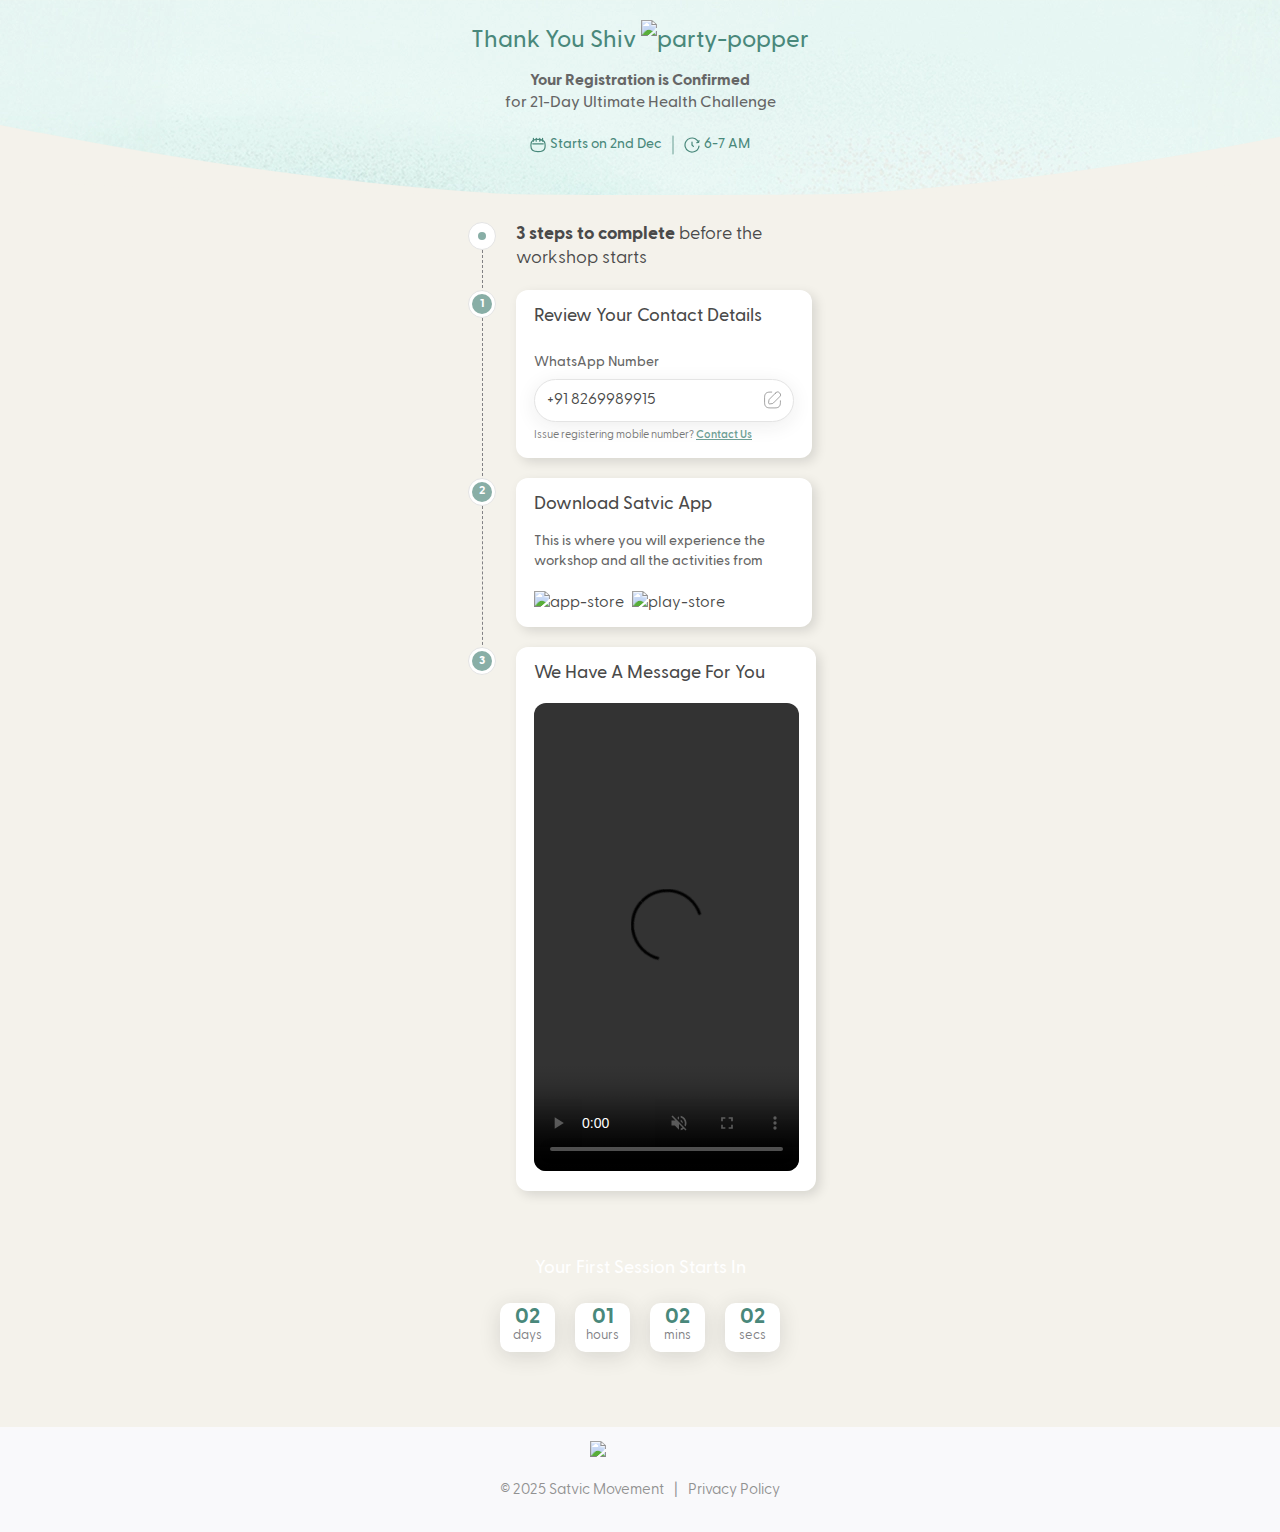
==== commit f00d4e31: "thank you page ui" ====
--- a/thank-you/index.html
+++ b/thank-you/index.html
@@ -125,14 +125,13 @@
               <!-- Step 1: Review Contact Details -->
               <div id="step1" class="ty-card ty-review-card">
                 <h3>Review Your Contact Details</h3>
-                <div class="ty-form-group-parent">
+                <!-- <div class="ty-form-group-parent">
                   <label>Email ID (Optional)</label>
                   <div class="ty-form-group">
                     <input
                       type="email"
                       id="currentEmail"
                       value="Ravi@gmail.com"
-                  
                     />
                     <svg
                       onclick="goToEdit()"
@@ -159,7 +158,7 @@
                       />
                     </svg>
                   </div>
-                </div>
+                </div> -->
 
                 <div class="ty-form-group-parent">
                   <label>WhatsApp Number</label>
@@ -169,11 +168,10 @@
                       id="phone"
                       name="phone"
                       value="+91 8269989915"
-                   
                     />
                     <svg
                       style="cursor: pointer"
-                      onclick="goToEditNumber()"
+                      onclick="goToEdit()"
                       xmlns="http://www.w3.org/2000/svg"
                       width="19"
                       height="19"
@@ -209,19 +207,20 @@
                 >
               </div>
 
-              <!-- Step 2: Edit Email -->
+              <!-- Step 2: Edit Number -->
               <div id="step2" class="ty-card" style="display: none">
-                <h3>New Email</h3>
+                <h3>New WhatsApp Number</h3>
                 <div class="ty-form-group">
-                  <label>Email ID</label>
+                  <label>WhatsApp Number</label>
                   <input
-                    type="email"
-                    id="newEmail"
-                    placeholder="Enter new email"
-                  />
+                  type="tel"
+                  id="phone"
+                  name="phone"
+                  value="+91 8269989915"
+                />
                 </div>
                 <button class="ty-form-button" onclick="updateEmail()">
-                  <div class="ty-form-button-text">Update Email</div>
+                  <div class="ty-form-button-text">Update WhatsApp Number</div>
                   <img
                     style="width: 14px"
                     width="14"
@@ -252,7 +251,7 @@
                 </button>
               </div>
 
-              <!-- Step 3: Verify Email -->
+              <!-- Step 3: Verify Number -->
               <div id="step3" class="ty-card" style="display: none">
                 <h3>
                   We have sent a code to
--- a/styles.css
+++ b/styles.css
@@ -84,6 +84,11 @@
   color: inherit;
 }
 
+select {
+  
+  border-right: 8px solid transparent;
+}
+
 /* Remove default styling for anchors */
 a {
   text-decoration: none;
@@ -336,6 +341,9 @@
   height: 73.5px;
   flex-shrink: 0;
   background: #618780;
+  position: sticky;
+  top: 0px;
+  z-index: 10;
 }
 
 header > section {
@@ -649,8 +657,8 @@
   overflow: hidden;
 }
 
- /* Once the video is playing, hide the play button until hover */
- .video-button.playing {
+/* Once the video is playing, hide the play button until hover */
+.video-button.playing {
   display: none;
 }
 
@@ -723,7 +731,7 @@
 .ws-iconbox-text > p {
   color: #49887b;
   font-size: 18px;
-  font-weight: 500;
+  font-weight: 400;
   line-height: 21px;
   margin-bottom: 5px;
 }
@@ -829,8 +837,8 @@
 }
 
 .divider {
-  background-color: #c8c8c8;
-  /* border-top: 1px solid #c8c8c8; */
+  /* background-color: #c8c8c8; */
+  border-top: 1px solid #c8c8c8;
 }
 
 .whats-include-heading {
@@ -1760,7 +1768,7 @@
 .sidebar {
   overflow: auto;
   position: sticky;
-  top: 5%;
+  top: 15%;
   width: 100%;
   height: 100%;
   max-width: 247px;
@@ -2202,7 +2210,6 @@
   height: 42px;
   padding: 5px 15px;
   padding-left: 0.5rem;
-  margin-right: 0.5rem;
 }
 
 .form-select option {
@@ -2215,7 +2222,6 @@
   color: #fff;
   text-align: center;
   font-size: 16px;
-
   font-weight: 400;
   line-height: 21px;
 }
@@ -2280,6 +2286,11 @@
 
 .register-form > button:hover {
   background: #ffc107;
+}
+
+.register-form select {
+  appearance: none;
+  background: url("data:image/svg+xml,%3Csvg xmlns='http://www.w3.org/2000/svg' width='25' height='25' viewBox='0 0 25 25' fill='none'%3E%3Cpath d='M7.22687 9.41459C7.1339 9.5071 7.06014 9.61699 7.00982 9.73796C6.9595 9.85894 6.93359 9.98862 6.93359 10.1196C6.93359 10.2506 6.9595 10.3802 7.00982 10.5012C7.06014 10.6222 7.1339 10.7321 7.22687 10.8246L11.8298 15.4146C11.9226 15.5073 12.0328 15.5808 12.1541 15.631C12.2755 15.6812 12.4055 15.707 12.5368 15.707C12.6682 15.707 12.7982 15.6812 12.9195 15.631C13.0409 15.5808 13.1511 15.5073 13.2438 15.4146L17.8468 10.8246C17.9397 10.732 18.0133 10.6221 18.0636 10.5011C18.1138 10.3802 18.1397 10.2505 18.1397 10.1196C18.1397 9.98866 18.1138 9.85901 18.0636 9.73804C18.0133 9.61708 17.9397 9.50717 17.8468 9.41459C17.754 9.322 17.6438 9.24857 17.5225 9.19846C17.4011 9.14836 17.2711 9.12257 17.1398 9.12257C17.0085 9.12257 16.8785 9.14836 16.7572 9.19846C16.6359 9.24857 16.5257 9.322 16.4328 9.41459L12.5318 13.2946L8.64085 9.41459C8.24975 9.02459 7.60794 9.03459 7.22687 9.41459Z' fill='white'/%3E%3C/svg%3E") no-repeat right;
 }
 
 .register-form-bottom {
@@ -2527,7 +2538,7 @@
   align-items: center;
   text-align: center;
   color: white;
-  font-size: 14px;
+  font-size: 12px;
   font-weight: 700;
   line-height: unset;
 }
--- a/styles-md.css
+++ b/styles-md.css
@@ -109,7 +109,7 @@
     padding: 10px;
     align-items: center;
   }
-  .habit-gif{
+  .habit-gif, .habit-seven-img{
     width: 86px;
     height: 86px;
   }
@@ -128,13 +128,13 @@
   .habit-seven {
     height: 102px;
     background: rgba(191, 229, 221, 0.2);
-    padding: 10px 10px 10px 0;
+    padding: 10px;
   }
   .habit-item .mb-20 {
     margin-bottom: 0px !important;
     margin-right: 10px;
   }
-  .habit-item img {
+  .habit-item img, .habit-seven-img img {
     min-width: 82px;
   }
   .habit-seven .width-40 {
@@ -143,9 +143,7 @@
   .habit-seven .width-60 {
     width: 100%;
   }
-  .habit-seven-img img {
-    min-width: 90px;
-  }
+ 
   .habit-seven-img {
     margin-right: 10px;
   }
--- a/styles-lg.css
+++ b/styles-lg.css
@@ -186,9 +186,9 @@
     margin-bottom: 36px;
     position: relative;
     width: 100%;
-    height: 100%;
-    /* width: calc(100vw - 40px);
-    height: 231px; */
+    /* height: 100%; */
+    /* width: calc(100vw - 40px); */
+    /* height: 231px; */
     border-radius: 13px;
     overflow: hidden;
   }
@@ -216,7 +216,7 @@
     flex-direction: column;
   }
   .ws-iconbox {
-    max-width: 100%;
+    max-width: 100% !important;
     cursor: pointer;
   }
 
@@ -260,6 +260,9 @@
   .habit-item {
     height: auto;
   }
+  .habit-item:hover img, .habit-seven:hover img{
+    scale: 1;
+  }
   .habit-text > br {
     display: none;
   }
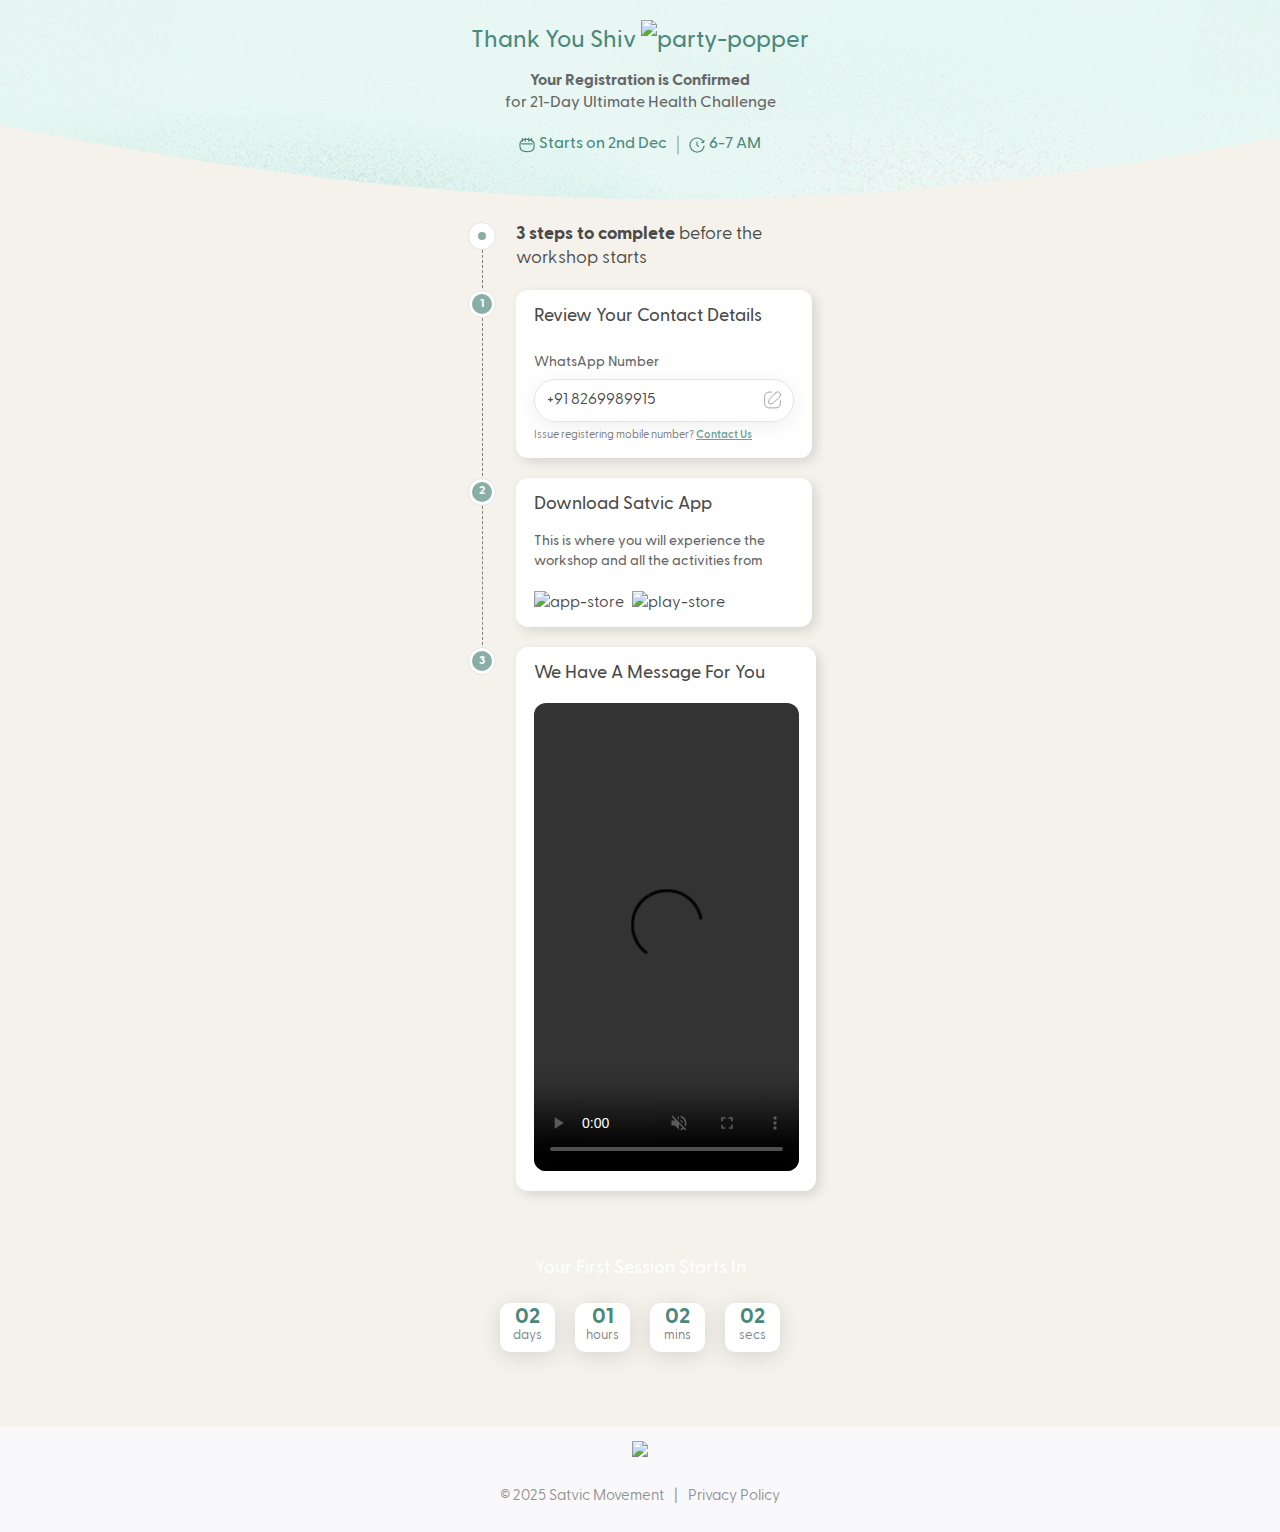
==== commit 00ae5d63: "ui changes" ====
--- a/thank-you/index.html
+++ b/thank-you/index.html
@@ -24,7 +24,7 @@
   <body class="bg-F4F2EB">
     <!-- Hero -->
     <div class="hero-section-ty hero-clip-path-ty bg-F4F2EB">
-      <main class="container-class">
+      <main class="container-class ty-container">
         <h3>
           Thank You Shiv
           <img
@@ -40,7 +40,9 @@
         <div
           class="mt-20 d-flex align-items-center justify-items-center gap-10"
         >
-          <div class="d-flex align-items-center justify-items-center gap-1">
+          <div
+            class="d-flex align-items-center justify-items-center gap-1 ty-session-date"
+          >
             <svg
               xmlns="http://www.w3.org/2000/svg"
               width="16"
@@ -65,10 +67,23 @@
             </svg>
             <span>Starts on 2nd Dec</span>
           </div>
-          <svg xmlns="http://www.w3.org/2000/svg" width="2" height="20" viewBox="0 0 2 20" fill="none">
-            <path d="M1 1L1 19" stroke="#49887B" stroke-width="0.8" stroke-linecap="round"/>
+          <svg
+            xmlns="http://www.w3.org/2000/svg"
+            width="2"
+            height="20"
+            viewBox="0 0 2 20"
+            fill="none"
+          >
+            <path
+              d="M1 1L1 19"
+              stroke="#49887B"
+              stroke-width="0.8"
+              stroke-linecap="round"
+            />
           </svg>
-          <div class="d-flex align-items-center justify-items-center gap-1">
+          <div
+            class="d-flex align-items-center justify-items-center gap-1 ty-session-time"
+          >
             <svg
               xmlns="http://www.w3.org/2000/svg"
               width="16"
@@ -165,7 +180,7 @@
                   <div class="ty-form-group">
                     <input
                       type="tel"
-                      id="phone"
+                      id="currentPhone"
                       name="phone"
                       value="+91 8269989915"
                     />
@@ -201,7 +216,7 @@
                   >Issue registering mobile number?
                   <a
                     target="_blank"
-                    href="https://api.whatsapp.com/send/?phone=917499014868&text&type=phone_number&app_absent=0"
+                    href="https://api.whatsapp.com/send?phone=917499014868&text=I+need+support"
                     >Contact Us</a
                   ></span
                 >
@@ -213,11 +228,11 @@
                 <div class="ty-form-group">
                   <label>WhatsApp Number</label>
                   <input
-                  type="tel"
-                  id="phone"
-                  name="phone"
-                  value="+91 8269989915"
-                />
+                    type="tel"
+                    id="phone"
+                    name="phone"
+                    value="+91 8269989915"
+                  />
                 </div>
                 <button class="ty-form-button" onclick="updateEmail()">
                   <div class="ty-form-button-text">Update WhatsApp Number</div>
@@ -255,7 +270,7 @@
               <div id="step3" class="ty-card" style="display: none">
                 <h3>
                   We have sent a code to
-                  <div id="displayEmail">example@gmail.com</div>
+                  <div id="displayPhone">example@gmail.com</div>
                 </h3>
                 <div class="ty-form-group">
                   <input type="text" id="otp" placeholder="Enter OTP" />
@@ -384,10 +399,12 @@
     <!-- Footer -->
     <footer class="footer-bottom-ty">
       <div class="container-class footer-data-ty">
-        <img
-          class="logo-footer-ty"
-          src="https://satvic-new-website.s3.ap-south-1.amazonaws.com/images/workshop/detail/sm-footer-logo.svg"
-        />
+        <a href="/">
+          <img
+            class="logo-footer-ty"
+            src="https://satvic-new-website.s3.ap-south-1.amazonaws.com/images/workshop/detail/sm-footer-logo.svg"
+          />
+        </a>
         <div class="ty-footer-ul">
           <span>&copy; 2025 Satvic Movement </span> <span>|</span>
           <a
@@ -474,21 +491,21 @@
     }
 
     function updateEmail() {
-      let newEmail = document.getElementById("newEmail").value;
-      if (newEmail) {
-        document.getElementById("displayEmail").textContent = newEmail;
+      let newPhone = document.getElementById("phone").value;
+      if (newPhone) {
+        document.getElementById("displayPhone").textContent = newPhone;
         document.getElementById("step2").style.display = "none";
         document.getElementById("step3").style.display = "block";
       } else {
-        alert("Please enter a valid email.");
+        alert("Please enter a valid WhatsApp number.");
       }
     }
 
     function verifyOtp() {
       let otp = document.getElementById("otp").value;
       if (otp.length === 4) {
-        document.getElementById("currentEmail").value =
-          document.getElementById("displayEmail").textContent;
+        document.getElementById("currentPhone").value =
+          document.getElementById("displayPhone").textContent;
         goBack();
       } else {
         alert("Enter a valid 4-digit OTP.");
--- a/styles.css
+++ b/styles.css
@@ -85,7 +85,6 @@
 }
 
 select {
-  
   border-right: 8px solid transparent;
 }
 
@@ -419,7 +418,7 @@
 }
 
 .text-section {
-  margin-top: -2rem;
+  margin-top: 1rem;
 }
 
 .hero-section-ty {
@@ -449,16 +448,16 @@
 }
 .hero-section-ty > main > div > div > span {
   color: #49887b;
-  font-size: 14px;
-  font-weight: 500;
-  line-height: 21px; /* 150% */
+  font-size: 16px;
+  font-weight: 500;
+  line-height: 21px;
 }
 .hero-clip-path {
   clip-path: ellipse(105% 50% at 52% 42%);
 }
-.hero-clip-path-ty {
-  clip-path: ellipse(105% 50% at 52% 42%);
-}
+/* .hero-clip-path-ty {
+  clip-path: ellipse(70% 50% at 52% 42%);
+} */
 
 .hero-content {
   display: flex;
@@ -1229,6 +1228,10 @@
   border-radius: 10px;
   transition: all 0.3s ease-in;
   margin-bottom: 20px;
+  margin-top: 45px;
+}
+.testimonial-main{
+  margin-top: 45px;
 }
 .testimonial-heading {
   display: block;
@@ -1475,6 +1478,7 @@
   opacity: 0;
   visibility: hidden;
   transition: opacity 0.3s ease-in-out, visibility 0.3s ease-in-out;
+  z-index: 50;
 }
 
 /* When modal is open, make it visible */
@@ -1515,6 +1519,8 @@
 }
 
 .modal-content > h2 {
+  font-size: 18px;
+  color: #4A4A4A;
   margin-bottom: 15px;
 }
 
@@ -1533,7 +1539,7 @@
 .scholarshipFormLabel {
   color: #666;
   font-size: 14px;
-  font-weight: 400;
+  font-weight: 500;
 }
 
 .scholarshipFormInput {
@@ -2290,7 +2296,8 @@
 
 .register-form select {
   appearance: none;
-  background: url("data:image/svg+xml,%3Csvg xmlns='http://www.w3.org/2000/svg' width='25' height='25' viewBox='0 0 25 25' fill='none'%3E%3Cpath d='M7.22687 9.41459C7.1339 9.5071 7.06014 9.61699 7.00982 9.73796C6.9595 9.85894 6.93359 9.98862 6.93359 10.1196C6.93359 10.2506 6.9595 10.3802 7.00982 10.5012C7.06014 10.6222 7.1339 10.7321 7.22687 10.8246L11.8298 15.4146C11.9226 15.5073 12.0328 15.5808 12.1541 15.631C12.2755 15.6812 12.4055 15.707 12.5368 15.707C12.6682 15.707 12.7982 15.6812 12.9195 15.631C13.0409 15.5808 13.1511 15.5073 13.2438 15.4146L17.8468 10.8246C17.9397 10.732 18.0133 10.6221 18.0636 10.5011C18.1138 10.3802 18.1397 10.2505 18.1397 10.1196C18.1397 9.98866 18.1138 9.85901 18.0636 9.73804C18.0133 9.61708 17.9397 9.50717 17.8468 9.41459C17.754 9.322 17.6438 9.24857 17.5225 9.19846C17.4011 9.14836 17.2711 9.12257 17.1398 9.12257C17.0085 9.12257 16.8785 9.14836 16.7572 9.19846C16.6359 9.24857 16.5257 9.322 16.4328 9.41459L12.5318 13.2946L8.64085 9.41459C8.24975 9.02459 7.60794 9.03459 7.22687 9.41459Z' fill='white'/%3E%3C/svg%3E") no-repeat right;
+  background: url("data:image/svg+xml,%3Csvg xmlns='http://www.w3.org/2000/svg' width='25' height='25' viewBox='0 0 25 25' fill='none'%3E%3Cpath d='M7.22687 9.41459C7.1339 9.5071 7.06014 9.61699 7.00982 9.73796C6.9595 9.85894 6.93359 9.98862 6.93359 10.1196C6.93359 10.2506 6.9595 10.3802 7.00982 10.5012C7.06014 10.6222 7.1339 10.7321 7.22687 10.8246L11.8298 15.4146C11.9226 15.5073 12.0328 15.5808 12.1541 15.631C12.2755 15.6812 12.4055 15.707 12.5368 15.707C12.6682 15.707 12.7982 15.6812 12.9195 15.631C13.0409 15.5808 13.1511 15.5073 13.2438 15.4146L17.8468 10.8246C17.9397 10.732 18.0133 10.6221 18.0636 10.5011C18.1138 10.3802 18.1397 10.2505 18.1397 10.1196C18.1397 9.98866 18.1138 9.85901 18.0636 9.73804C18.0133 9.61708 17.9397 9.50717 17.8468 9.41459C17.754 9.322 17.6438 9.24857 17.5225 9.19846C17.4011 9.14836 17.2711 9.12257 17.1398 9.12257C17.0085 9.12257 16.8785 9.14836 16.7572 9.19846C16.6359 9.24857 16.5257 9.322 16.4328 9.41459L12.5318 13.2946L8.64085 9.41459C8.24975 9.02459 7.60794 9.03459 7.22687 9.41459Z' fill='white'/%3E%3C/svg%3E")
+    no-repeat right;
 }
 
 .register-form-bottom {
--- a/styles-xsm.css
+++ b/styles-xsm.css
@@ -24,8 +24,12 @@
     overflow: hidden;
     /* margin: 0 10px; */
   }
+  .ty-container {
+    padding-top: 1.5rem;
+  }
   .hero-section-ty {
-    min-height: 248px;
+    margin-bottom: 0.5rem;
+    min-height: 255px;
     background-image: url("./images/thank-you/hero-bg-sm.png");
   }
   .ty-session-counter {
@@ -38,9 +42,7 @@
     margin-top: 0px;
   }
 
- 
   .whats-say-subheading {
     font-size: 16px;
   }
- 
 }
--- a/styles-sm.css
+++ b/styles-sm.css
@@ -5,6 +5,8 @@
     max-width: 122.222px;
     height: 40px;
   }
+
+
   
   header > section > a {
     width: 100%;
@@ -53,11 +55,16 @@
 }
   .testimonial-div {
     padding-top: 0px !important;
+    margin-top: 20px;
+  }
+  .testimonial-main{
+    margin-top: 0px;
   }
   .testimonial-heading {
     display: none;
   }
   .testimonial-heading-mobile {
     display: block;
+    margin-top: 40px;
   }
 }
--- a/styles-md.css
+++ b/styles-md.css
@@ -253,7 +253,7 @@
     max-width: 65px;
   }
   .form-info-text {
-    font-size: 14px;
+    font-size: 15px;
     font-weight: 500;
     text-align: left;
   }
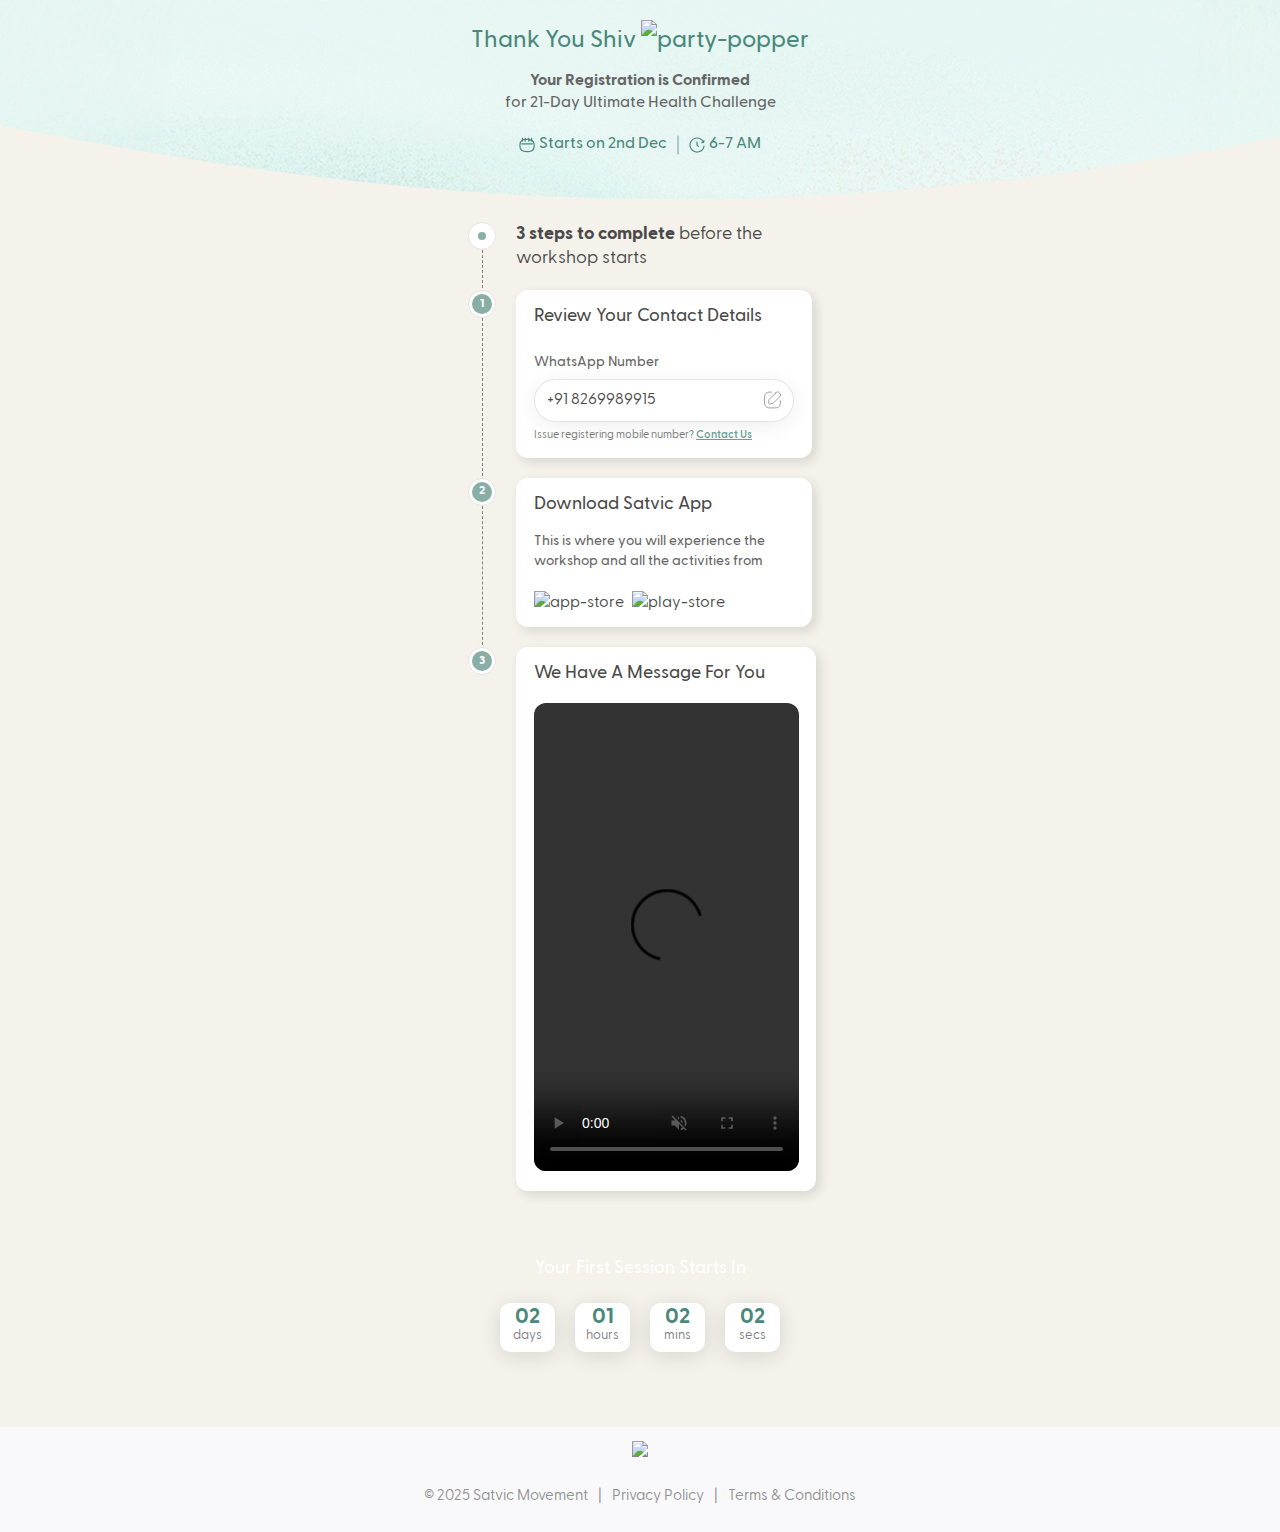
==== commit d6c3302a: "ui changes" ====
--- a/thank-you/index.html
+++ b/thank-you/index.html
@@ -413,6 +413,8 @@
             href="https://satvicmovement.org/privacy-policy"
             >Privacy Policy</a
           >
+          <span>|</span>
+          <a class="privacy-policy" target="_blank" href="https://satvicmovement.org/terms-of-services">Terms & Conditions</a>
         </div>
       </div>
     </footer>
--- a/styles.css
+++ b/styles.css
@@ -166,6 +166,9 @@
   height: 100%;
   max-width: 344px;
 }
+.inr {
+  font-weight: 400;
+}
 
 .bg-F4F2EB {
   background-color: var(--bg-color);
@@ -730,7 +733,7 @@
 .ws-iconbox-text > p {
   color: #49887b;
   font-size: 18px;
-  font-weight: 400;
+  font-weight: 500;
   line-height: 21px;
   margin-bottom: 5px;
 }
@@ -1007,12 +1010,12 @@
 }
 
 .habit-item img {
-  width: 90px;
+  width: 80px;
   transition: all 0.3s ease-in;
 }
 
 .habit-item:hover img {
-  scale: 1.2;
+  scale: 1.1;
   transition: all 0.3s ease-in;
 }
 
@@ -1049,12 +1052,11 @@
 }
 
 .habit-seven-img {
-  width: 99px;
-  height: 95px;
-  display: flex;
-  justify-content: center;
-  align-items: center;
-  transition: all 0.3s ease-out;
+  width: 80px;
+  display: flex;
+  justify-content: center;
+  align-items: center;
+  transition: all 0.3s ease-in;
 }
 
 .habit-seven:hover {
@@ -1063,7 +1065,7 @@
 }
 
 .habit-seven:hover img {
-  scale: 1.2;
+  scale: 1.1;
   transition: all 0.3s ease-in;
 }
 
@@ -1230,7 +1232,7 @@
   margin-bottom: 20px;
   margin-top: 45px;
 }
-.testimonial-main{
+.testimonial-main {
   margin-top: 45px;
 }
 .testimonial-heading {
@@ -1520,7 +1522,7 @@
 
 .modal-content > h2 {
   font-size: 18px;
-  color: #4A4A4A;
+  color: #4a4a4a;
   margin-bottom: 15px;
 }
 
@@ -2272,6 +2274,7 @@
 }
 
 .terms {
+  visibility: hidden;
   display: flex;
   align-items: center;
   gap: 5px;
--- a/styles-md.css
+++ b/styles-md.css
@@ -109,10 +109,10 @@
     padding: 10px;
     align-items: center;
   }
-  .habit-gif, .habit-seven-img{
+  /* .habit-gif, .habit-seven-img{
     width: 86px;
     height: 86px;
-  }
+  } */
   .habit-heading {
     text-align: left;
     font-size: 16px;
@@ -135,7 +135,7 @@
     margin-right: 10px;
   }
   .habit-item img, .habit-seven-img img {
-    min-width: 82px;
+    min-width: 70px;
   }
   .habit-seven .width-40 {
     display: none !important;
@@ -144,7 +144,7 @@
     width: 100%;
   }
  
-  .habit-seven-img {
+  .habit-gif, .habit-seven-img {
     margin-right: 10px;
   }
   .habit-seven > div {
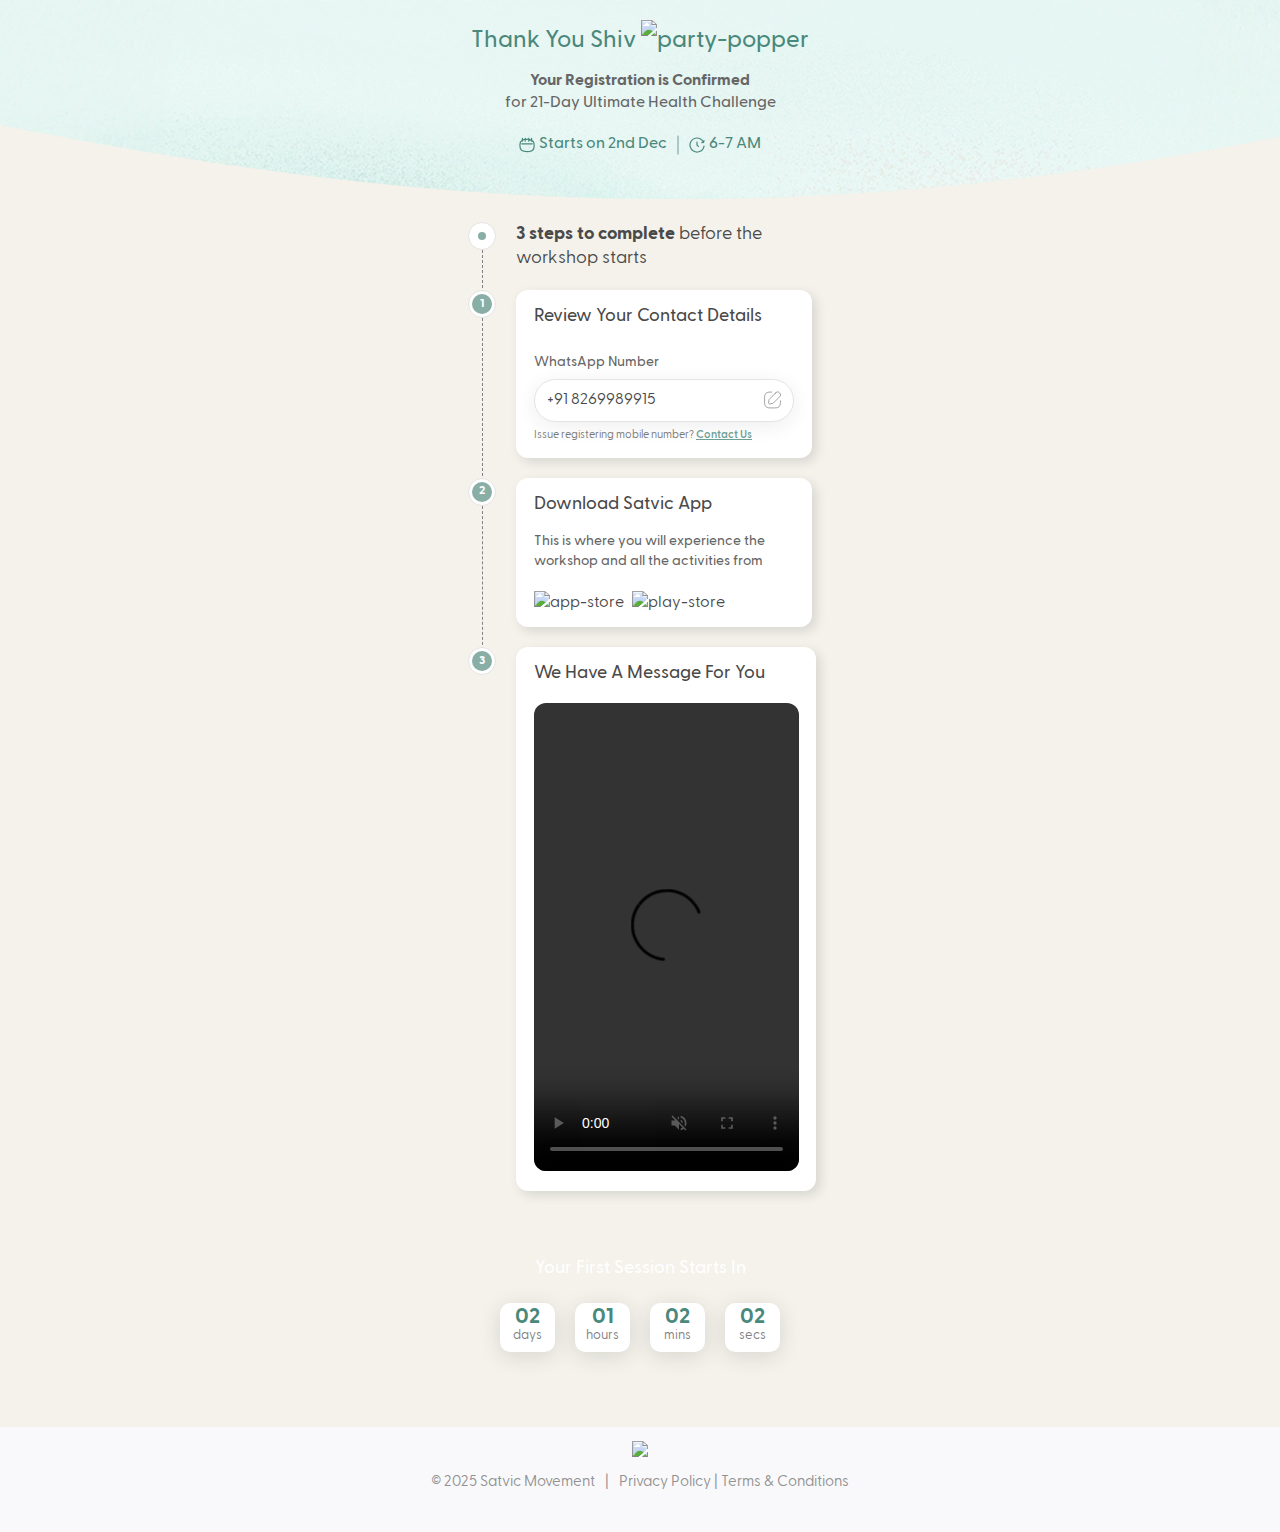
==== commit 3f31493f: "ui changes" ====
--- a/thank-you/index.html
+++ b/thank-you/index.html
@@ -406,15 +406,22 @@
           />
         </a>
         <div class="ty-footer-ul">
-          <span>&copy; 2025 Satvic Movement </span> <span>|</span>
-          <a
-            class="privacy-policy"
-            target="_blank"
-            href="https://satvicmovement.org/privacy-policy"
-            >Privacy Policy</a
-          >
-          <span>|</span>
-          <a class="privacy-policy" target="_blank" href="https://satvicmovement.org/terms-of-services">Terms & Conditions</a>
+          <span>&copy; 2025 Satvic Movement </span> <span class="sm-hidden">|</span>
+          <div>
+            <a
+              class="privacy-policy"
+              target="_blank"
+              href="https://satvicmovement.org/privacy-policy"
+              >Privacy Policy</a
+            >
+            <span>|</span>
+            <a
+              class="privacy-policy"
+              target="_blank"
+              href="https://satvicmovement.org/terms-of-services"
+              >Terms & Conditions</a
+            >
+          </div>
         </div>
       </div>
     </footer>
--- a/styles.css
+++ b/styles.css
@@ -238,7 +238,7 @@
 }
 
 .form-gap-responsive {
-  gap: 25px;
+  gap: 20px;
 }
 .gap-1 {
   gap: 4px;
@@ -2333,7 +2333,7 @@
   display: flex;
   flex-direction: column;
   align-items: center;
-  gap: 14px;
+  /* gap: 14px; */
 }
 
 .footer-data div {
--- a/styles-sm.css
+++ b/styles-sm.css
@@ -6,8 +6,6 @@
     height: 40px;
   }
 
-
-  
   header > section > a {
     width: 100%;
     max-width: 122.609px;
@@ -52,12 +50,12 @@
   }
   .benefits-subheading {
     margin-top: 0px;
-}
+  }
   .testimonial-div {
     padding-top: 0px !important;
     margin-top: 20px;
   }
-  .testimonial-main{
+  .testimonial-main {
     margin-top: 0px;
   }
   .testimonial-heading {
@@ -67,4 +65,14 @@
     display: block;
     margin-top: 40px;
   }
+  .sm-hidden {
+    display: none;
+  }
+  .footer-bottom-ty {
+    height: 125px;
+  }
+  .footer-ul,
+  .ty-footer-ul {
+    flex-direction: column;
+  }
 }
--- a/styles-lg.css
+++ b/styles-lg.css
@@ -30,7 +30,7 @@
   .uhc-mobile-text p {
     padding-top: 4px;
     color: #ce9f50;
-    font-weight: 500;
+    font-weight: 600;
     font-size: 14px;
   }
   .uhc-mobile-button {
@@ -312,6 +312,6 @@
     margin-top: 34px;
   }
   .footer-bottom {
-    margin-bottom: 80px;
-  }
+    margin-bottom: 100px;
 }
+}
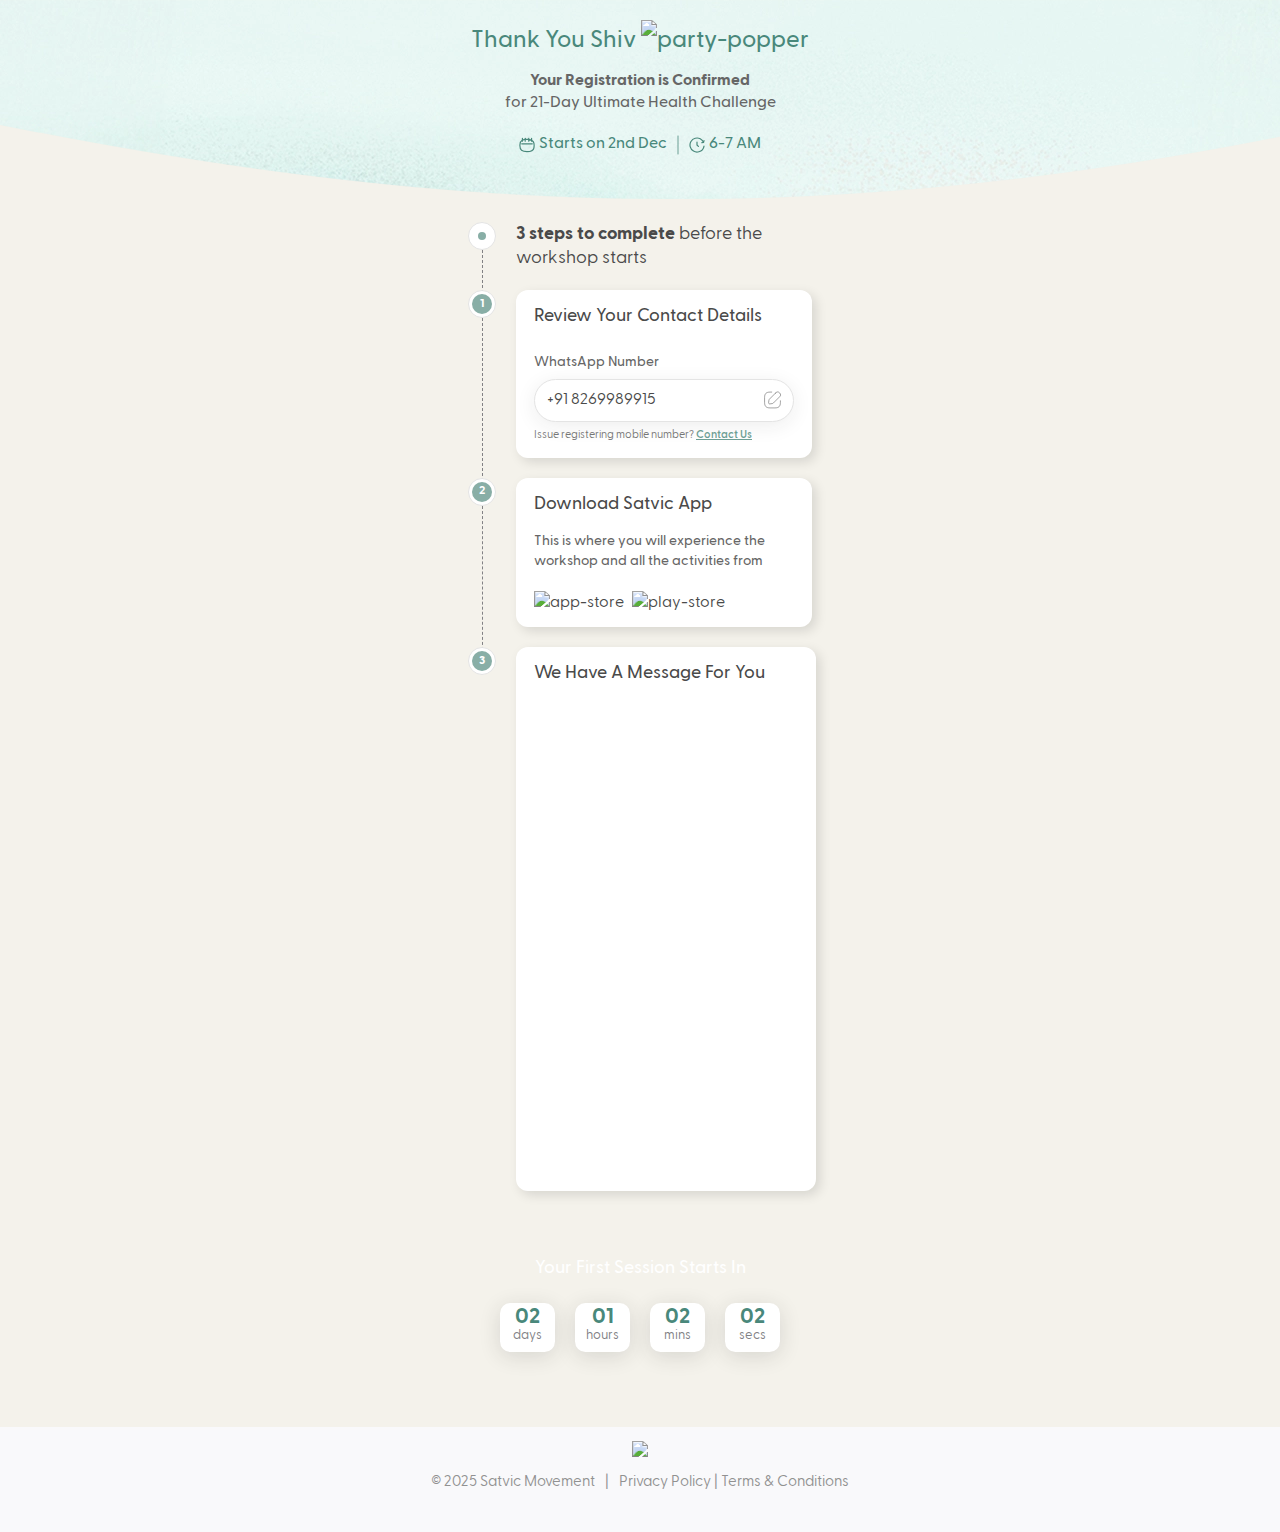
==== commit a51f9874: "added svg image directly to workshop included section" ====
--- a/thank-you/index.html
+++ b/thank-you/index.html
@@ -359,16 +359,16 @@
             <div class="step-content">
               <div class="ty-card">
                 <h3>We Have A Message For You</h3>
-                <video
-                  autoplay
-                  loop
-                  muted
+                <iframe
+                  src="https://www.youtube.com/embed/fhqepO9J7sE?si=6eeaOh3jqE_iSyPo?autoplay=1&mute=1"
                   class="ty-video"
-                  src="https://satvic-new-website.s3.ap-south-1.amazonaws.com/videos/thank-you.mp4"
-                  controls
+                  allow="autoplay; clipboard-write; encrypted-media; gyroscope; picture-in-picture; web-share"
+                  allowfullscreen
+                  frameborder="0"
+                  width="640"
+                  height="360"
                 >
-                  Your browser does not support the video tag.
-                </video>
+                </iframe>
               </div>
             </div>
           </div>
@@ -406,7 +406,8 @@
           />
         </a>
         <div class="ty-footer-ul">
-          <span>&copy; 2025 Satvic Movement </span> <span class="sm-hidden">|</span>
+          <span>&copy; 2025 Satvic Movement </span>
+          <span class="sm-hidden">|</span>
           <div>
             <a
               class="privacy-policy"
--- a/styles.css
+++ b/styles.css
@@ -240,6 +240,7 @@
 .form-gap-responsive {
   gap: 20px;
 }
+
 .gap-1 {
   gap: 4px;
 }
@@ -420,6 +421,25 @@
   display: none;
 }
 
+.uhc-mobile-text {
+  position: relative;
+  overflow: hidden;
+  display: flex;
+  flex-direction: column; /* This ensures p comes below h5 */
+  align-items: flex-start; /* Align text to the left */
+}
+
+#uhc-changing-text {
+  white-space: nowrap;
+  opacity: 1;
+  transition: opacity 0.5s ease-in-out;
+}
+
+#uhc-changing-text.fade {
+  opacity: 0;
+}
+
+
 .text-section {
   margin-top: 1rem;
 }
@@ -888,13 +908,13 @@
   max-width: 165px;
 }
 
-.workshop-include-section img {
+.workshop-include-section svg {
   width: 100%;
   height: auto;
   transition: all 0.3s ease-in;
 }
 
-.workshop-include-section:hover img {
+.workshop-include-section:hover svg {
   scale: 1.05;
   transition: all 0.3s ease-in;
 }
@@ -1194,7 +1214,7 @@
 }
 
 .pr-info-title {
-  color: #666666;
+  color: #4A4A4A;
   font-size: 16px;
   font-weight: 500;
   line-height: 24px;
@@ -1932,7 +1952,7 @@
 
 .qna__question {
   position: relative;
-  padding: 0px 50px 10px 0px;
+  padding: 0px 20px 10px 0px;
   list-style: none;
   cursor: pointer;
   user-select: none;
@@ -2226,6 +2246,9 @@
 .iti {
   width: 100%;
 }
+/* .iti__flag-container {
+  display: none !important;
+} */
 .form-info-text {
   color: #fff;
   text-align: center;
--- a/styles-xsm.css
+++ b/styles-xsm.css
@@ -6,9 +6,9 @@
     max-width: 122px;
   }
   .contact-us {
-    max-width: 122px;
-    max-height: 32px;
-    font-size: 12px;
+    max-width: 150px;
+    max-height: 36px;
+    font-size: 14px;
   }
   .hero-section {
     background-image: url(https://satvic-new-website.s3.ap-south-1.amazonaws.com/images/workshop/detail/hero-bg-sm.webp);
@@ -41,8 +41,28 @@
   .benefits-subheading {
     margin-top: 0px;
   }
+  .scholarship-terms {
+    font-size: 12px;
+  }
+  #scholarshipForm > p {
+    font-size: 10px;
+  }
 
+  .scholarshipFormInput {
+    height: 40px;
+  }
   .whats-say-subheading {
     font-size: 16px;
   }
 }
+@media screen and (max-width: 370px) {
+  .contact-us {
+    max-width: 122px;
+    max-height: 32px;
+    font-size: 12px;
+  }
+  .ws-iconbox:nth-child(3) {
+    max-width: 100%;
+    height: 80px;
+  }
+}
--- a/styles-sm.css
+++ b/styles-sm.css
@@ -27,7 +27,7 @@
   .workshop-include-section-image-parent {
     max-width: 246px;
     position: absolute;
-    top: -8rem;
+    top: -7rem;
   }
   .grid-responsive {
     grid-template-columns: repeat(1, 1fr);
--- a/styles-md.css
+++ b/styles-md.css
@@ -32,9 +32,9 @@
     margin-bottom: 2px;
   }
   .image-box > picture {
-    margin-top: 6px;
-    width: 20px;
-    height: 20px;
+    margin-top: 3px;
+    width: 24px;
+    height: 24px;
   }
   .ws-iconbox-text {
     color: #49887b;
@@ -134,7 +134,8 @@
     margin-bottom: 0px !important;
     margin-right: 10px;
   }
-  .habit-item img, .habit-seven-img img {
+  .habit-item img,
+  .habit-seven-img img {
     min-width: 70px;
   }
   .habit-seven .width-40 {
@@ -143,8 +144,9 @@
   .habit-seven .width-60 {
     width: 100%;
   }
- 
-  .habit-gif, .habit-seven-img {
+
+  .habit-gif,
+  .habit-seven-img {
     margin-right: 10px;
   }
   .habit-seven > div {
@@ -246,9 +248,6 @@
     padding: 0px 15px;
   }
 
-  .form-gap-responsive {
-    gap: 10px;
-  }
   .radio-group label {
     max-width: 65px;
   }
--- a/styles-lg.css
+++ b/styles-lg.css
@@ -6,20 +6,32 @@
   .scroll-section {
     background: linear-gradient(to bottom, #dbf7f2 0%, #f4f2eb 3%);
   }
+  header {
+    position: relative;
+  }
   header > section > nav {
     display: none;
+  }
+  .text-section {
+    margin-top: -3rem;
   }
 
   .uhc-mobile {
     display: block;
     width: 100%;
     position: fixed;
-    bottom: 0;
+    bottom: 8px;
     background-color: #f2e3c4;
     display: flex;
     justify-content: space-between;
+    align-items: center;
     padding: 11px 24px;
     border-radius: 12px 12px 0px 0px;
+    transition: all 0.3s ease-in-out;
+  }
+
+  .uhc-mobile-text{
+    max-width: 210px;
   }
 
   .uhc-mobile-text h5 {
@@ -35,6 +47,7 @@
   }
   .uhc-mobile-button {
     width: 100%;
+    height: 36px;
     max-width: 100px;
     font-weight: 700;
     font-size: 13px;
@@ -260,7 +273,8 @@
   .habit-item {
     height: auto;
   }
-  .habit-item:hover img, .habit-seven:hover img{
+  .habit-item:hover img,
+  .habit-seven:hover img {
     scale: 1;
   }
   .habit-text > br {
@@ -302,7 +316,10 @@
     font-size: 12px;
   }
   .form-input-container {
-    gap: 10px;
+    gap: 20px;
+  }
+  .form-gap-responsive {
+    gap: 20px;
   }
   .register-box {
     max-height: 100%;
@@ -311,7 +328,7 @@
   .register-form-bottom {
     margin-top: 34px;
   }
-  .footer-bottom {
+  /* .footer-bottom {
     margin-bottom: 100px;
+} */
 }
-}
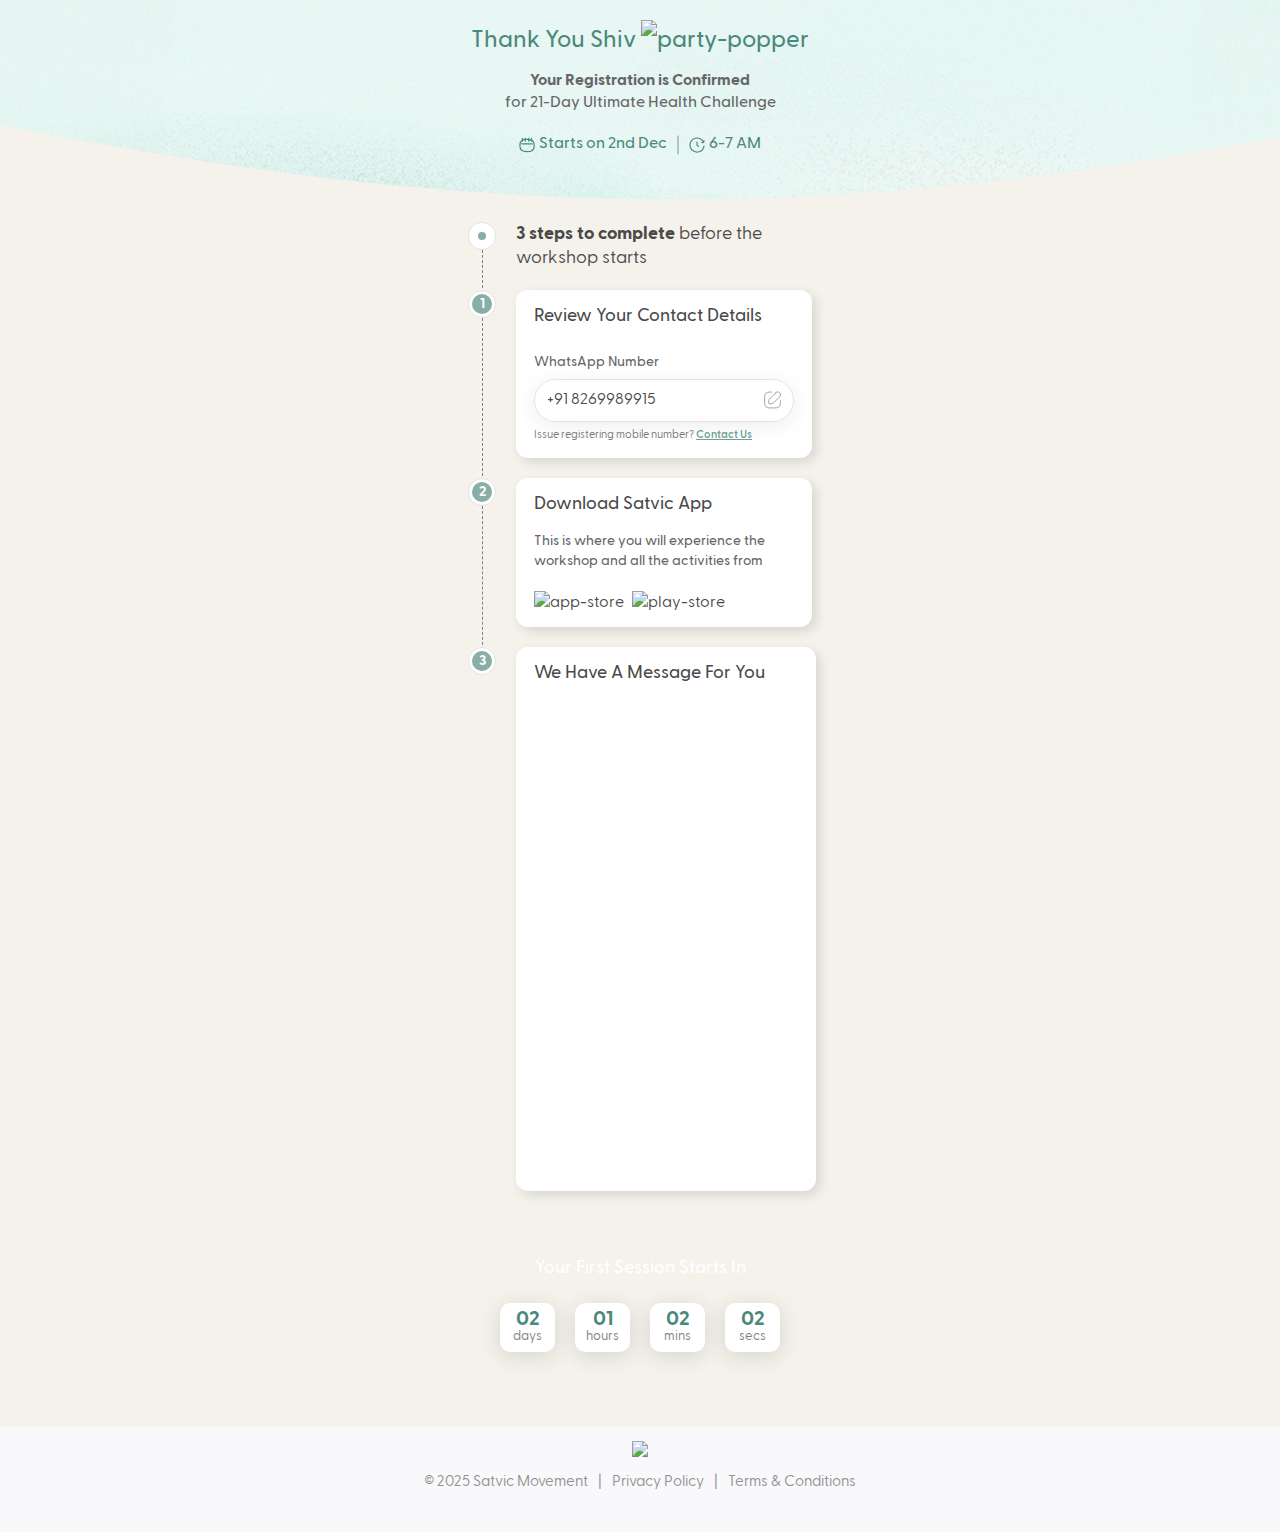
==== commit 3e6570a6: "fixed UI issues" ====
--- a/thank-you/index.html
+++ b/thank-you/index.html
@@ -408,7 +408,7 @@
         <div class="ty-footer-ul">
           <span>&copy; 2025 Satvic Movement </span>
           <span class="sm-hidden">|</span>
-          <div>
+          <div class="d-flex align-item-center gap-10">
             <a
               class="privacy-policy"
               target="_blank"
--- a/styles.css
+++ b/styles.css
@@ -294,7 +294,7 @@
   padding-top: 40px;
 }
 
-.mt-40 {
+.mt-responsive {
   margin-top: 45px;
 }
 .mb-40 {
@@ -439,7 +439,6 @@
   opacity: 0;
 }
 
-
 .text-section {
   margin-top: 1rem;
 }
@@ -908,13 +907,13 @@
   max-width: 165px;
 }
 
-.workshop-include-section svg {
+.workshop-include-section img {
   width: 100%;
   height: auto;
   transition: all 0.3s ease-in;
 }
 
-.workshop-include-section:hover svg {
+.workshop-include-section:hover img {
   scale: 1.05;
   transition: all 0.3s ease-in;
 }
@@ -1214,7 +1213,7 @@
 }
 
 .pr-info-title {
-  color: #4A4A4A;
+  color: #4a4a4a;
   font-size: 16px;
   font-weight: 500;
   line-height: 24px;
@@ -2248,7 +2247,18 @@
 }
 /* .iti__flag-container {
   display: none !important;
+}
+.iti__flag,
+.iti__flag-box {
+  display: none;
+}
+.iti--separate-dial-code .iti__selected-dial-code {
+  margin-left: 0;
 } */
+
+.register-now-phone  .iti__selected-dial-code{
+  color: white;
+}
 .form-info-text {
   color: #fff;
   text-align: center;
@@ -2561,6 +2571,7 @@
   justify-content: center;
   align-items: center;
 }
+
 .step.active .circle .number {
   width: 20px;
   height: 20px;
@@ -2571,9 +2582,9 @@
   align-items: center;
   text-align: center;
   color: white;
-  font-size: 12px;
+  font-size: 14px;
   font-weight: 700;
-  line-height: unset;
+  line-height: 0px;
 }
 .step.empty .circle {
   visibility: hidden;
@@ -2609,7 +2620,8 @@
   color: #4a4a4a;
   font-size: 32px;
   font-weight: 700;
-  line-height: 35px; /* 109.375% */
+  line-height: 35px;
+  text-align: center;
 }
 
 .session-counter-hero > h3 {
@@ -2756,23 +2768,23 @@
 
 .ty-counter-card {
   width: 55px;
-  height: 49.049px;
+  height: 49px;
   border-radius: 10.436px;
   background: #fff;
   display: flex;
   flex-direction: column;
   justify-content: center;
   align-items: center;
-  gap: 4px;
+  gap: 0px;
   box-shadow: 0px 4.174px 20.872px 0px rgba(43, 43, 43, 0.14);
 }
 
 .ty-counter-card h6 {
   color: #49887b;
   text-align: center;
-  font-size: 20.872px;
+  font-size: 20px;
   font-weight: 700;
-  line-height: 13px;
+  line-height: 20px;
 }
 
 .ty-counter-card p {
--- a/styles-xsm.css
+++ b/styles-xsm.css
@@ -54,6 +54,10 @@
   .whats-say-subheading {
     font-size: 16px;
   }
+  .workshop-included-br {
+    display: block;
+  }
+ 
 }
 @media screen and (max-width: 370px) {
   .contact-us {
--- a/styles-sm.css
+++ b/styles-sm.css
@@ -5,7 +5,9 @@
     max-width: 122.222px;
     height: 40px;
   }
-
+  .mt-responsive {
+    margin-top: 35px;
+  }
   header > section > a {
     width: 100%;
     max-width: 122.609px;
@@ -27,7 +29,7 @@
   .workshop-include-section-image-parent {
     max-width: 246px;
     position: absolute;
-    top: -7rem;
+    top: -8rem;
   }
   .grid-responsive {
     grid-template-columns: repeat(1, 1fr);
@@ -63,7 +65,6 @@
   }
   .testimonial-heading-mobile {
     display: block;
-    margin-top: 40px;
   }
   .sm-hidden {
     display: none;
@@ -75,4 +76,7 @@
   .ty-footer-ul {
     flex-direction: column;
   }
+  .step.active .circle .number {
+    padding-top: 4px;
+  }
 }
--- a/styles-md.css
+++ b/styles-md.css
@@ -59,6 +59,9 @@
     font-size: 28px;
     margin-bottom: 10px;
   }
+  .workshop-include-section {
+    text-align: center !important;
+  }
   .workshop-include-section .d-flex {
     flex-direction: column;
   }
--- a/styles-lg.css
+++ b/styles-lg.css
@@ -20,13 +20,13 @@
     display: block;
     width: 100%;
     position: fixed;
-    bottom: 8px;
+    bottom: 14px;
     background-color: #f2e3c4;
     display: flex;
     justify-content: space-between;
     align-items: center;
     padding: 11px 24px;
-    border-radius: 12px 12px 0px 0px;
+    /* border-radius: 12px 12px 0px 0px; */
     transition: all 0.3s ease-in-out;
   }
 
@@ -255,11 +255,9 @@
   .workshop-include-section {
     padding: 20px 19px 24px 19px;
     box-shadow: 0px 5px 10px 0px rgba(0, 0, 0, 0.1);
-    text-align: center;
-  }
-  .workshop-included-br {
-    display: block;
-  }
+    text-align: start;
+  }
+  
   .benefits {
     padding: 0px;
     background-color: transparent;
